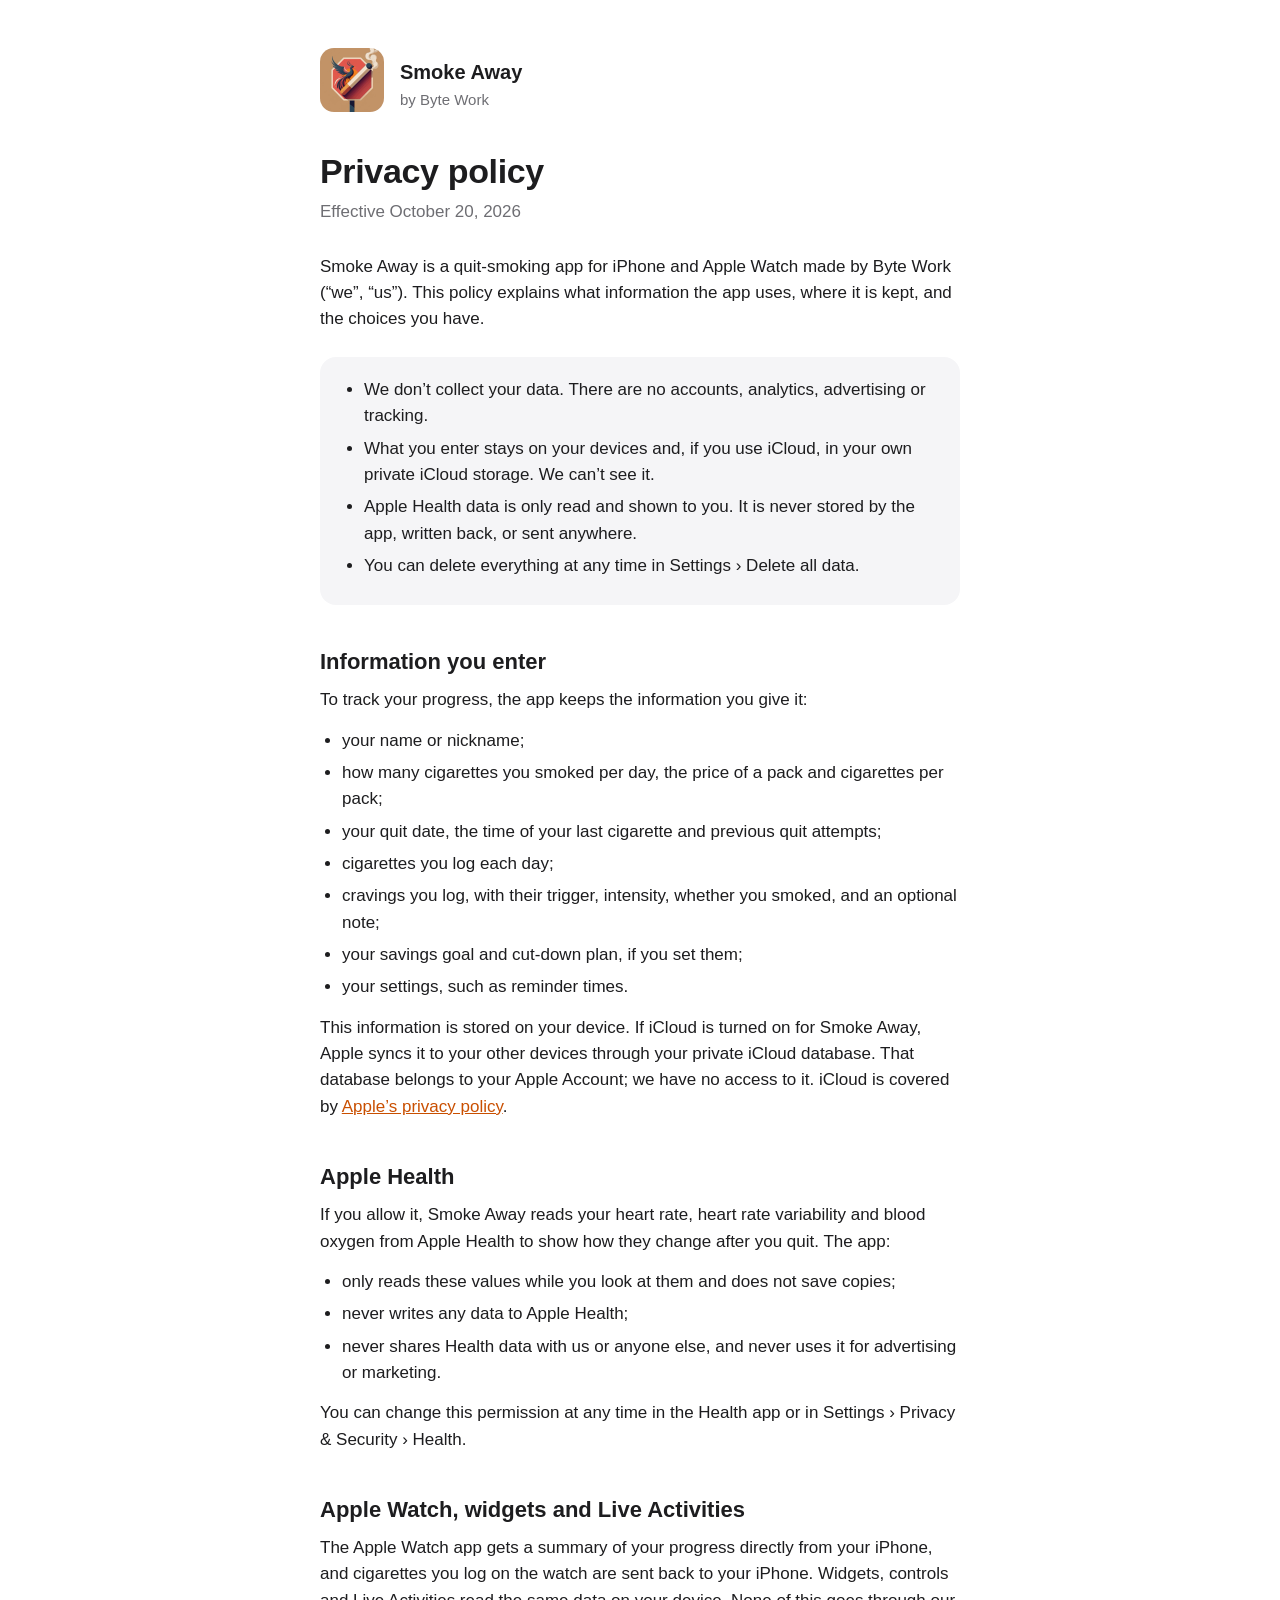
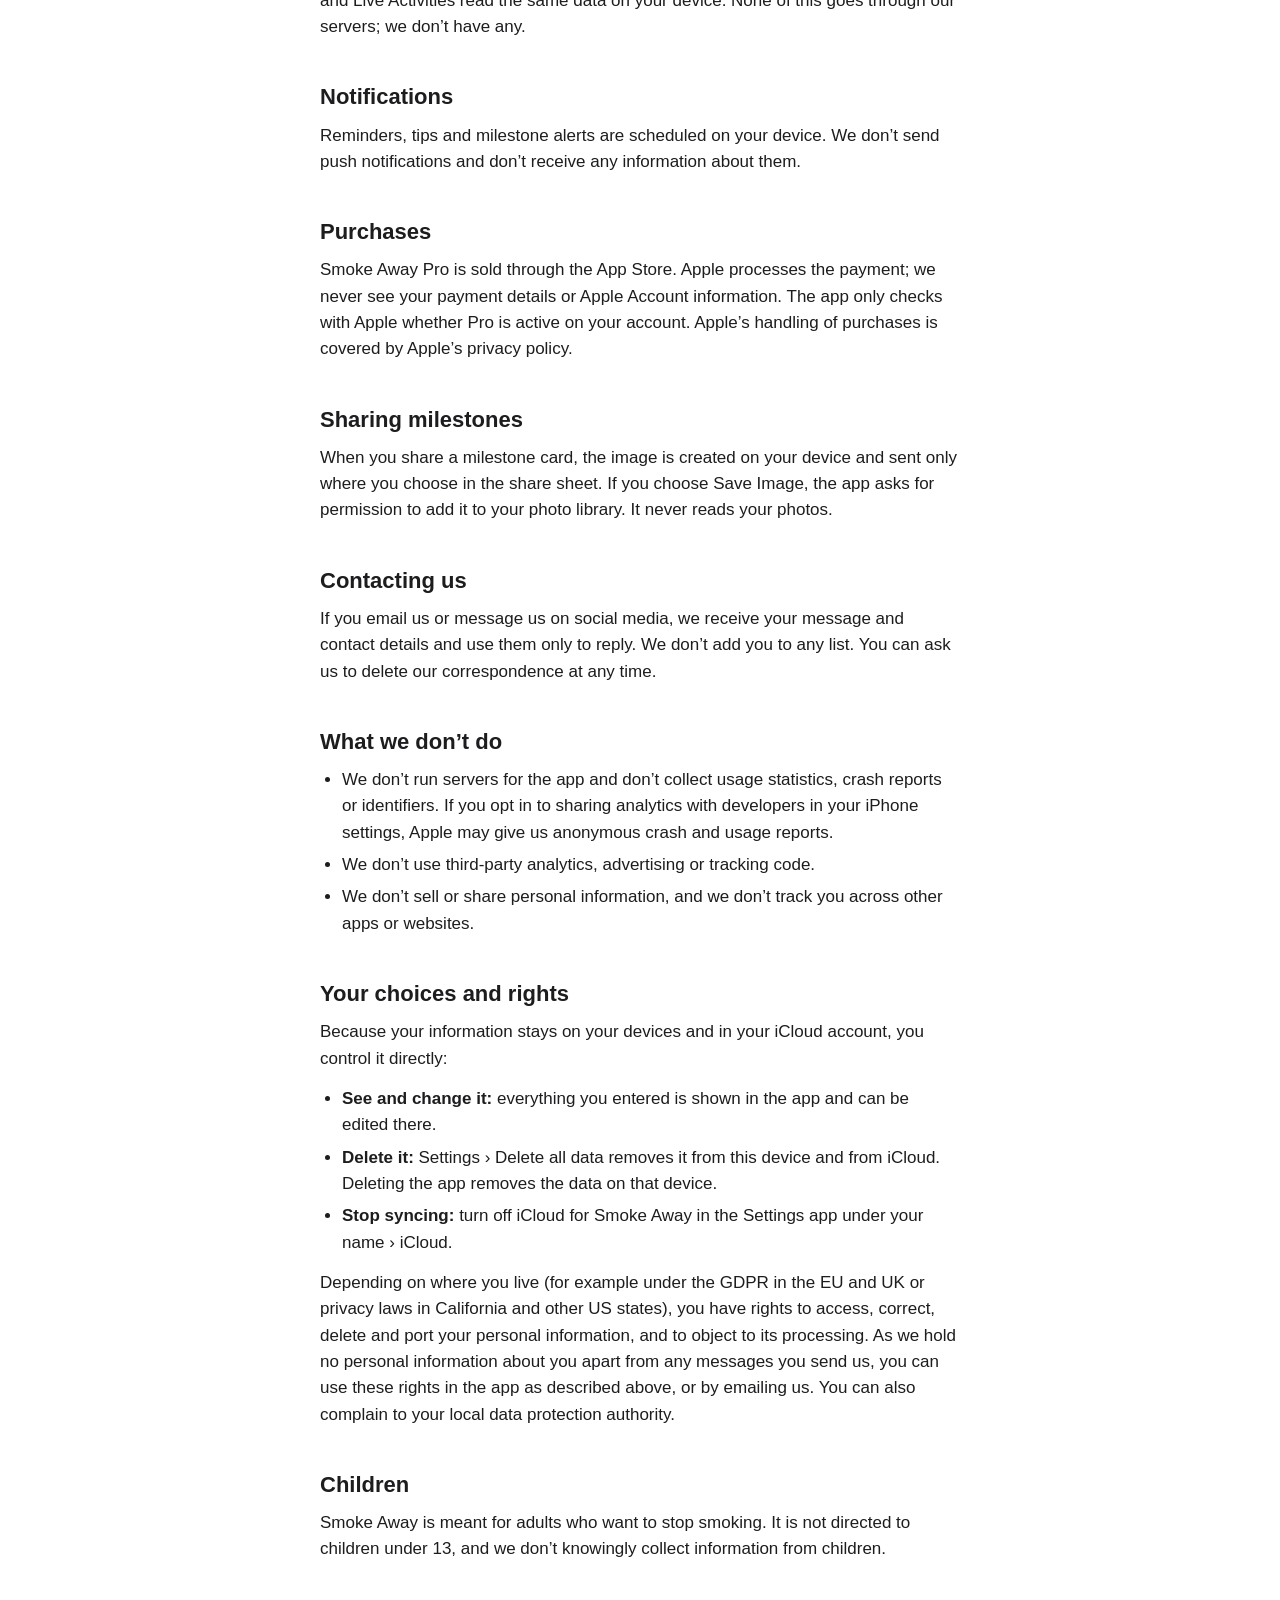
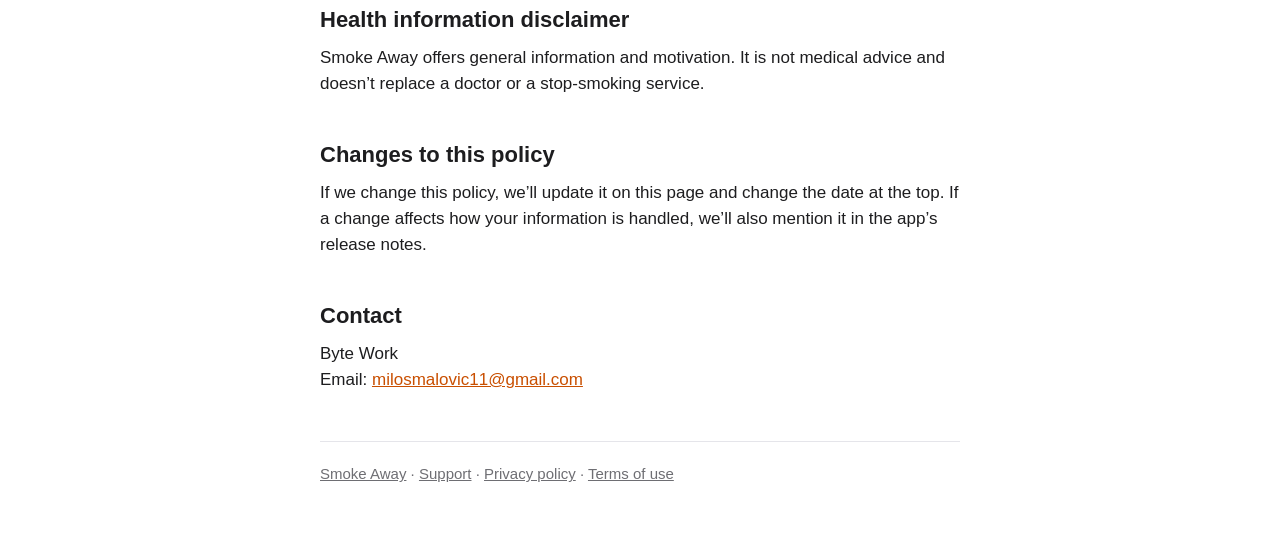
==== privacy.html @ ba97506b "Add missing privacy strings, privacy policy and support site - NSHealthUpdateUsageDescription: App S" ====
<!doctype html>
<html lang="en">
<head>
  <meta charset="utf-8">
  <meta name="viewport" content="width=device-width, initial-scale=1">
  <title>Privacy Policy · Smoke Away</title>
  <meta name="description" content="How Smoke Away handles your data: it stays on your devices and in your own iCloud account.">
  <link rel="stylesheet" href="style.css">
</head>
<body>
<main>
  <header class="app">
    <a href="./"><img src="app-icon.jpg" alt=""></a>
    <a href="./"><div class="name">Smoke Away</div><div class="by">by Byte Work</div></a>
  </header>

  <h1>Privacy policy</h1>
  <p class="updated">Effective October 20, 2026</p>

  <p>Smoke Away is a quit-smoking app for iPhone and Apple Watch made by Byte Work (“we”, “us”). This policy explains what information the app uses, where it is kept, and the choices you have.</p>

  <div class="summary">
    <ul>
      <li>We don’t collect your data. There are no accounts, analytics, advertising or tracking.</li>
      <li>What you enter stays on your devices and, if you use iCloud, in your own private iCloud storage. We can’t see it.</li>
      <li>Apple Health data is only read and shown to you. It is never stored by the app, written back, or sent anywhere.</li>
      <li>You can delete everything at any time in Settings › Delete all data.</li>
    </ul>
  </div>

  <h2>Information you enter</h2>
  <p>To track your progress, the app keeps the information you give it:</p>
  <ul>
    <li>your name or nickname;</li>
    <li>how many cigarettes you smoked per day, the price of a pack and cigarettes per pack;</li>
    <li>your quit date, the time of your last cigarette and previous quit attempts;</li>
    <li>cigarettes you log each day;</li>
    <li>cravings you log, with their trigger, intensity, whether you smoked, and an optional note;</li>
    <li>your savings goal and cut-down plan, if you set them;</li>
    <li>your settings, such as reminder times.</li>
  </ul>
  <p>This information is stored on your device. If iCloud is turned on for Smoke Away, Apple syncs it to your other devices through your private iCloud database. That database belongs to your Apple Account; we have no access to it. iCloud is covered by <a href="https://www.apple.com/legal/privacy/">Apple’s privacy policy</a>.</p>

  <h2>Apple Health</h2>
  <p>If you allow it, Smoke Away reads your heart rate, heart rate variability and blood oxygen from Apple Health to show how they change after you quit. The app:</p>
  <ul>
    <li>only reads these values while you look at them and does not save copies;</li>
    <li>never writes any data to Apple Health;</li>
    <li>never shares Health data with us or anyone else, and never uses it for advertising or marketing.</li>
  </ul>
  <p>You can change this permission at any time in the Health app or in Settings › Privacy & Security › Health.</p>

  <h2>Apple Watch, widgets and Live Activities</h2>
  <p>The Apple Watch app gets a summary of your progress directly from your iPhone, and cigarettes you log on the watch are sent back to your iPhone. Widgets, controls and Live Activities read the same data on your device. None of this goes through our servers; we don’t have any.</p>

  <h2>Notifications</h2>
  <p>Reminders, tips and milestone alerts are scheduled on your device. We don’t send push notifications and don’t receive any information about them.</p>

  <h2>Purchases</h2>
  <p>Smoke Away Pro is sold through the App Store. Apple processes the payment; we never see your payment details or Apple Account information. The app only checks with Apple whether Pro is active on your account. Apple’s handling of purchases is covered by Apple’s privacy policy.</p>

  <h2>Sharing milestones</h2>
  <p>When you share a milestone card, the image is created on your device and sent only where you choose in the share sheet. If you choose Save Image, the app asks for permission to add it to your photo library. It never reads your photos.</p>

  <h2>Contacting us</h2>
  <p>If you email us or message us on social media, we receive your message and contact details and use them only to reply. We don’t add you to any list. You can ask us to delete our correspondence at any time.</p>

  <h2>What we don’t do</h2>
  <ul>
    <li>We don’t run servers for the app and don’t collect usage statistics, crash reports or identifiers. If you opt in to sharing analytics with developers in your iPhone settings, Apple may give us anonymous crash and usage reports.</li>
    <li>We don’t use third-party analytics, advertising or tracking code.</li>
    <li>We don’t sell or share personal information, and we don’t track you across other apps or websites.</li>
  </ul>

  <h2>Your choices and rights</h2>
  <p>Because your information stays on your devices and in your iCloud account, you control it directly:</p>
  <ul>
    <li><strong>See and change it:</strong> everything you entered is shown in the app and can be edited there.</li>
    <li><strong>Delete it:</strong> Settings › Delete all data removes it from this device and from iCloud. Deleting the app removes the data on that device.</li>
    <li><strong>Stop syncing:</strong> turn off iCloud for Smoke Away in the Settings app under your name › iCloud.</li>
  </ul>
  <p>Depending on where you live (for example under the GDPR in the EU and UK or privacy laws in California and other US states), you have rights to access, correct, delete and port your personal information, and to object to its processing. As we hold no personal information about you apart from any messages you send us, you can use these rights in the app as described above, or by emailing us. You can also complain to your local data protection authority.</p>

  <h2>Children</h2>
  <p>Smoke Away is meant for adults who want to stop smoking. It is not directed to children under 13, and we don’t knowingly collect information from children.</p>

  <h2>Health information disclaimer</h2>
  <p>Smoke Away offers general information and motivation. It is not medical advice and doesn’t replace a doctor or a stop-smoking service.</p>

  <h2>Changes to this policy</h2>
  <p>If we change this policy, we’ll update it on this page and change the date at the top. If a change affects how your information is handled, we’ll also mention it in the app’s release notes.</p>

  <h2>Contact</h2>
  <p>Byte Work<br>
  Email: <a href="mailto:milosmalovic11@gmail.com">milosmalovic11@gmail.com</a></p>

  <footer>
    <a href="./">Smoke Away</a> · <a href="support.html">Support</a> · <a href="privacy.html">Privacy policy</a> · <a href="https://www.apple.com/legal/internet-services/itunes/dev/stdeula/">Terms of use</a>
  </footer>
</main>
</body>
</html>
---- style.css ----
:root {
  --bg: #ffffff;
  --surface: #f5f5f7;
  --text: #1d1d1f;
  --muted: #6e6e73;
  --line: #e5e5ea;
  --accent: #c94f00;
  color-scheme: light dark;
}

@media (prefers-color-scheme: dark) {
  :root {
    --bg: #000000;
    --surface: #1c1c1e;
    --text: #f5f5f7;
    --muted: #98989d;
    --line: #2c2c2e;
    --accent: #ff8a3d;
  }
}

* { box-sizing: border-box; }

body {
  margin: 0;
  background: var(--bg);
  color: var(--text);
  font: 17px/1.55 -apple-system, BlinkMacSystemFont, "SF Pro Text", "Helvetica Neue", Arial, sans-serif;
  -webkit-text-size-adjust: 100%;
}

main {
  max-width: 680px;
  margin: 0 auto;
  padding: 48px 20px 64px;
}

header.app {
  display: flex;
  align-items: center;
  gap: 16px;
  margin-bottom: 32px;
}

header.app img {
  width: 64px;
  height: 64px;
  border-radius: 14px;
}

header.app a { color: inherit; text-decoration: none; }
header.app .name { font-size: 20px; font-weight: 600; }
header.app .by { color: var(--muted); font-size: 15px; }

h1 { font-size: 34px; line-height: 1.15; margin: 0 0 8px; letter-spacing: -0.01em; }
h2 { font-size: 22px; margin: 40px 0 8px; }
h3 { font-size: 17px; margin: 24px 0 4px; }

p, ul { margin: 0 0 14px; }
ul { padding-left: 22px; }
li { margin-bottom: 6px; }

a { color: var(--accent); }

.updated { color: var(--muted); margin-bottom: 28px; }

.summary {
  background: var(--surface);
  border-radius: 16px;
  padding: 20px 22px;
  margin: 24px 0 8px;
}

.summary ul { margin: 0; }

.links {
  display: grid;
  gap: 12px;
  margin: 28px 0;
  padding: 0;
  list-style: none;
}

.links a {
  display: block;
  background: var(--surface);
  border-radius: 14px;
  padding: 16px 18px;
  color: var(--text);
  text-decoration: none;
  font-weight: 600;
}

.links a span { display: block; color: var(--muted); font-weight: 400; font-size: 15px; }

footer {
  border-top: 1px solid var(--line);
  margin-top: 48px;
  padding-top: 20px;
  color: var(--muted);
  font-size: 15px;
}

footer a { color: var(--muted); }
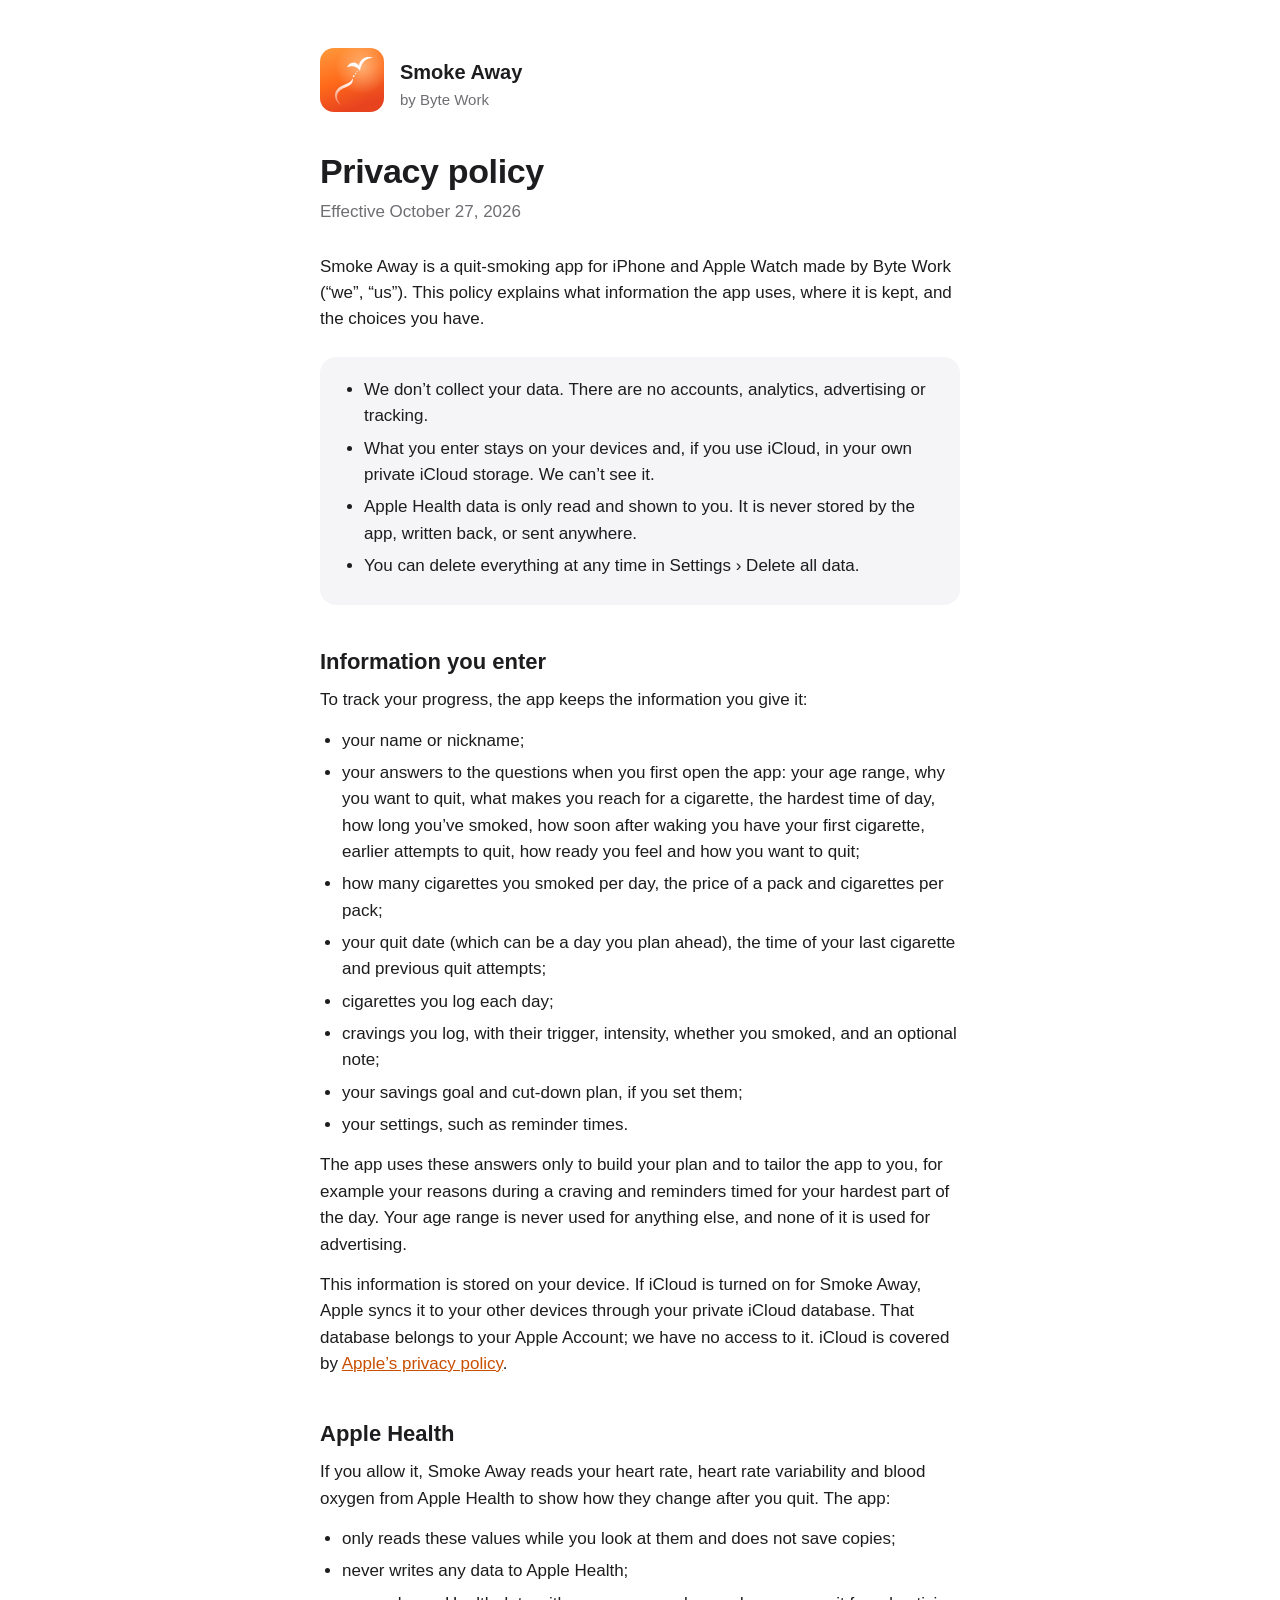
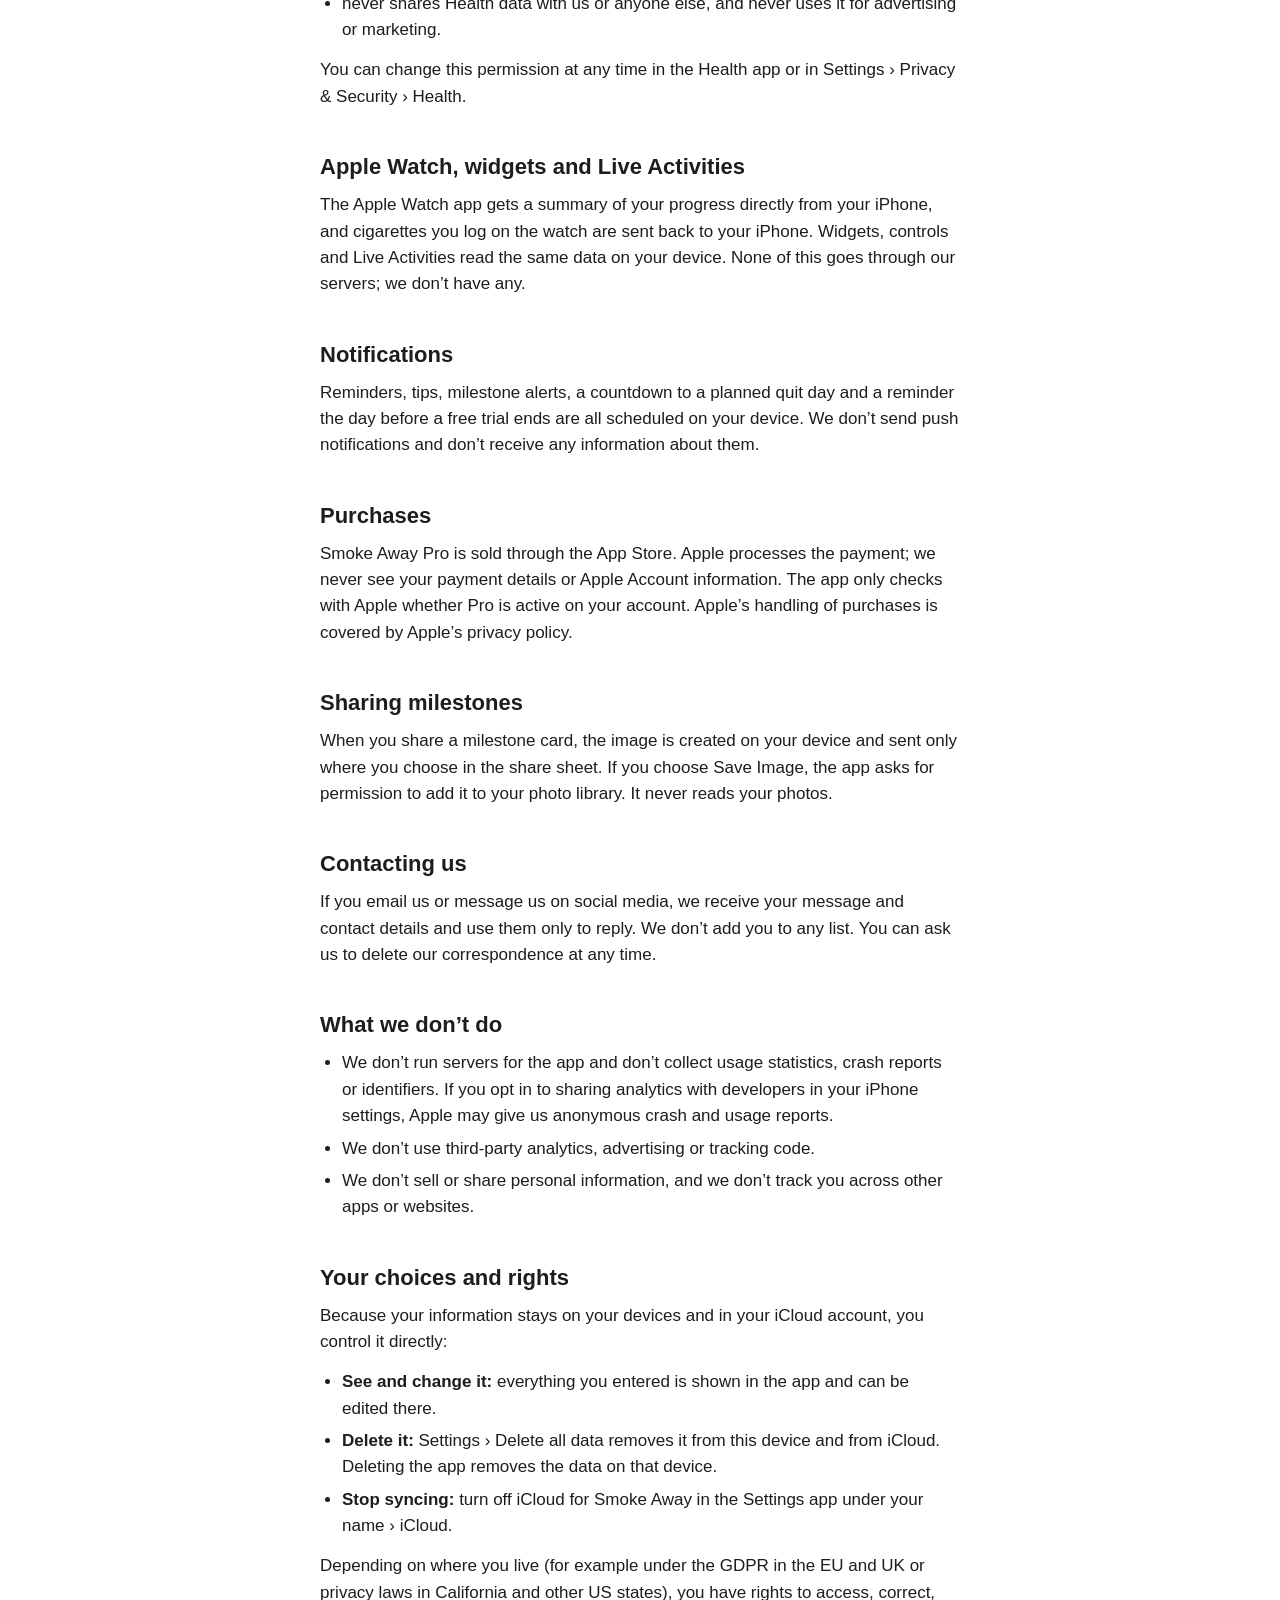
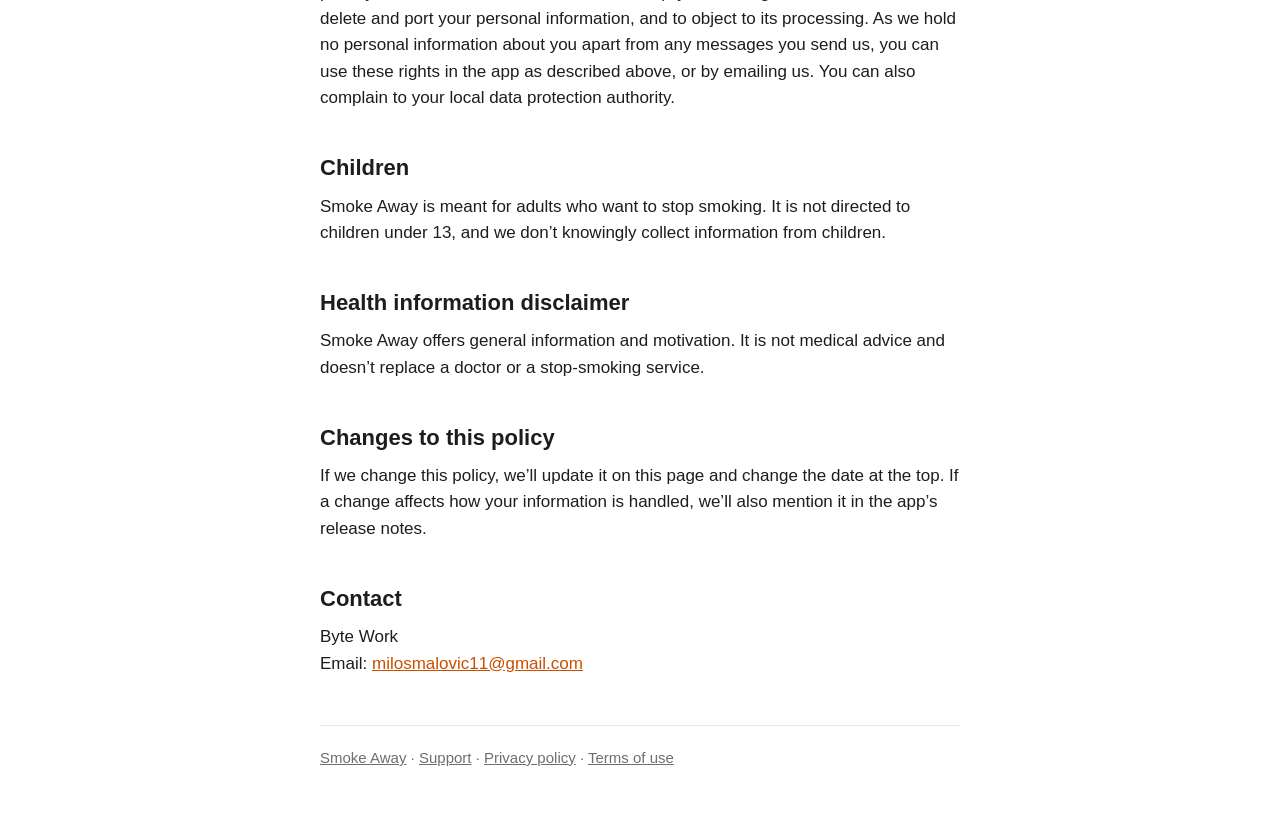
==== commit d3ba1a4b: "Update site for 2.1 and write What's New - New icon on the site. - Privacy policy lists the onboardi" ====
--- a/privacy.html
+++ b/privacy.html
@@ -15,7 +15,7 @@
   </header>
 
   <h1>Privacy policy</h1>
-  <p class="updated">Effective October 20, 2026</p>
+  <p class="updated">Effective October 27, 2026</p>
 
   <p>Smoke Away is a quit-smoking app for iPhone and Apple Watch made by Byte Work (“we”, “us”). This policy explains what information the app uses, where it is kept, and the choices you have.</p>
 
@@ -32,13 +32,15 @@
   <p>To track your progress, the app keeps the information you give it:</p>
   <ul>
     <li>your name or nickname;</li>
+    <li>your answers to the questions when you first open the app: your age range, why you want to quit, what makes you reach for a cigarette, the hardest time of day, how long you’ve smoked, how soon after waking you have your first cigarette, earlier attempts to quit, how ready you feel and how you want to quit;</li>
     <li>how many cigarettes you smoked per day, the price of a pack and cigarettes per pack;</li>
-    <li>your quit date, the time of your last cigarette and previous quit attempts;</li>
+    <li>your quit date (which can be a day you plan ahead), the time of your last cigarette and previous quit attempts;</li>
     <li>cigarettes you log each day;</li>
     <li>cravings you log, with their trigger, intensity, whether you smoked, and an optional note;</li>
     <li>your savings goal and cut-down plan, if you set them;</li>
     <li>your settings, such as reminder times.</li>
   </ul>
+  <p>The app uses these answers only to build your plan and to tailor the app to you, for example your reasons during a craving and reminders timed for your hardest part of the day. Your age range is never used for anything else, and none of it is used for advertising.</p>
   <p>This information is stored on your device. If iCloud is turned on for Smoke Away, Apple syncs it to your other devices through your private iCloud database. That database belongs to your Apple Account; we have no access to it. iCloud is covered by <a href="https://www.apple.com/legal/privacy/">Apple’s privacy policy</a>.</p>
 
   <h2>Apple Health</h2>
@@ -54,7 +56,7 @@
   <p>The Apple Watch app gets a summary of your progress directly from your iPhone, and cigarettes you log on the watch are sent back to your iPhone. Widgets, controls and Live Activities read the same data on your device. None of this goes through our servers; we don’t have any.</p>
 
   <h2>Notifications</h2>
-  <p>Reminders, tips and milestone alerts are scheduled on your device. We don’t send push notifications and don’t receive any information about them.</p>
+  <p>Reminders, tips, milestone alerts, a countdown to a planned quit day and a reminder the day before a free trial ends are all scheduled on your device. We don’t send push notifications and don’t receive any information about them.</p>
 
   <h2>Purchases</h2>
   <p>Smoke Away Pro is sold through the App Store. Apple processes the payment; we never see your payment details or Apple Account information. The app only checks with Apple whether Pro is active on your account. Apple’s handling of purchases is covered by Apple’s privacy policy.</p>
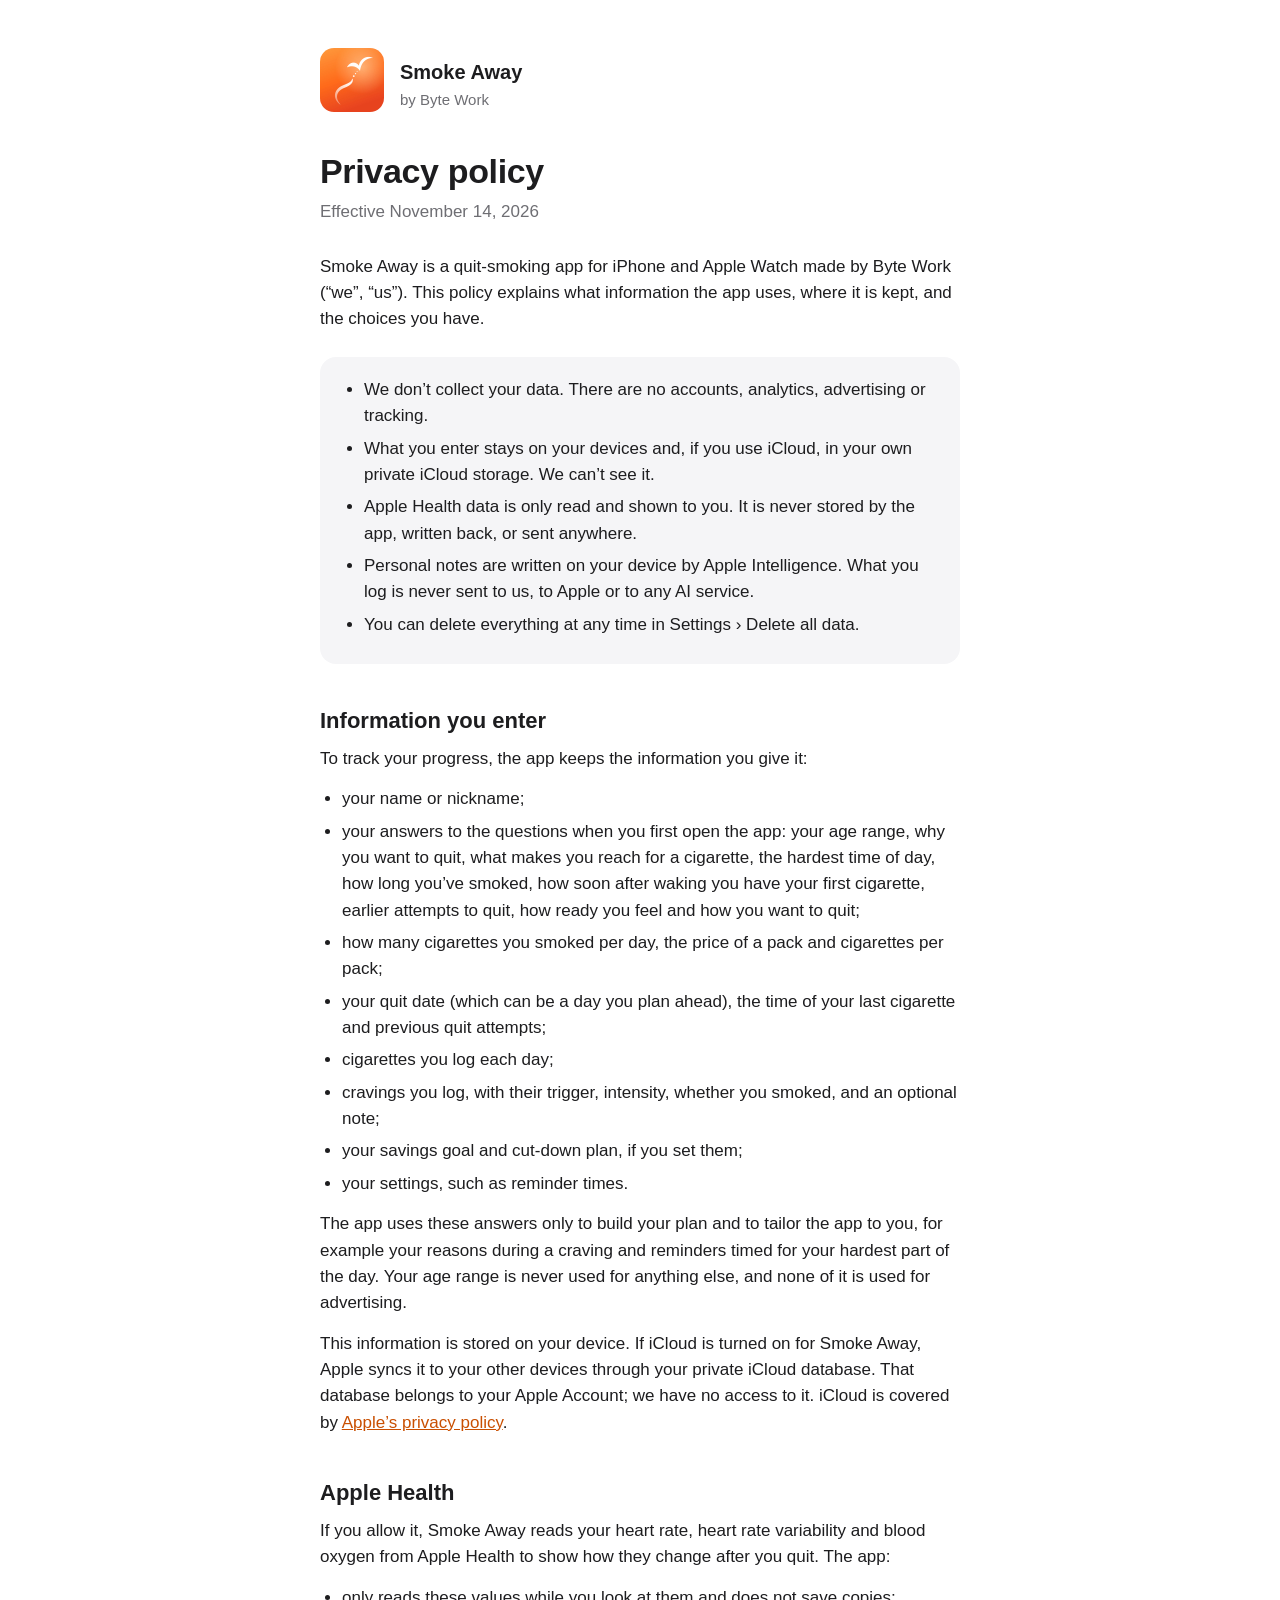
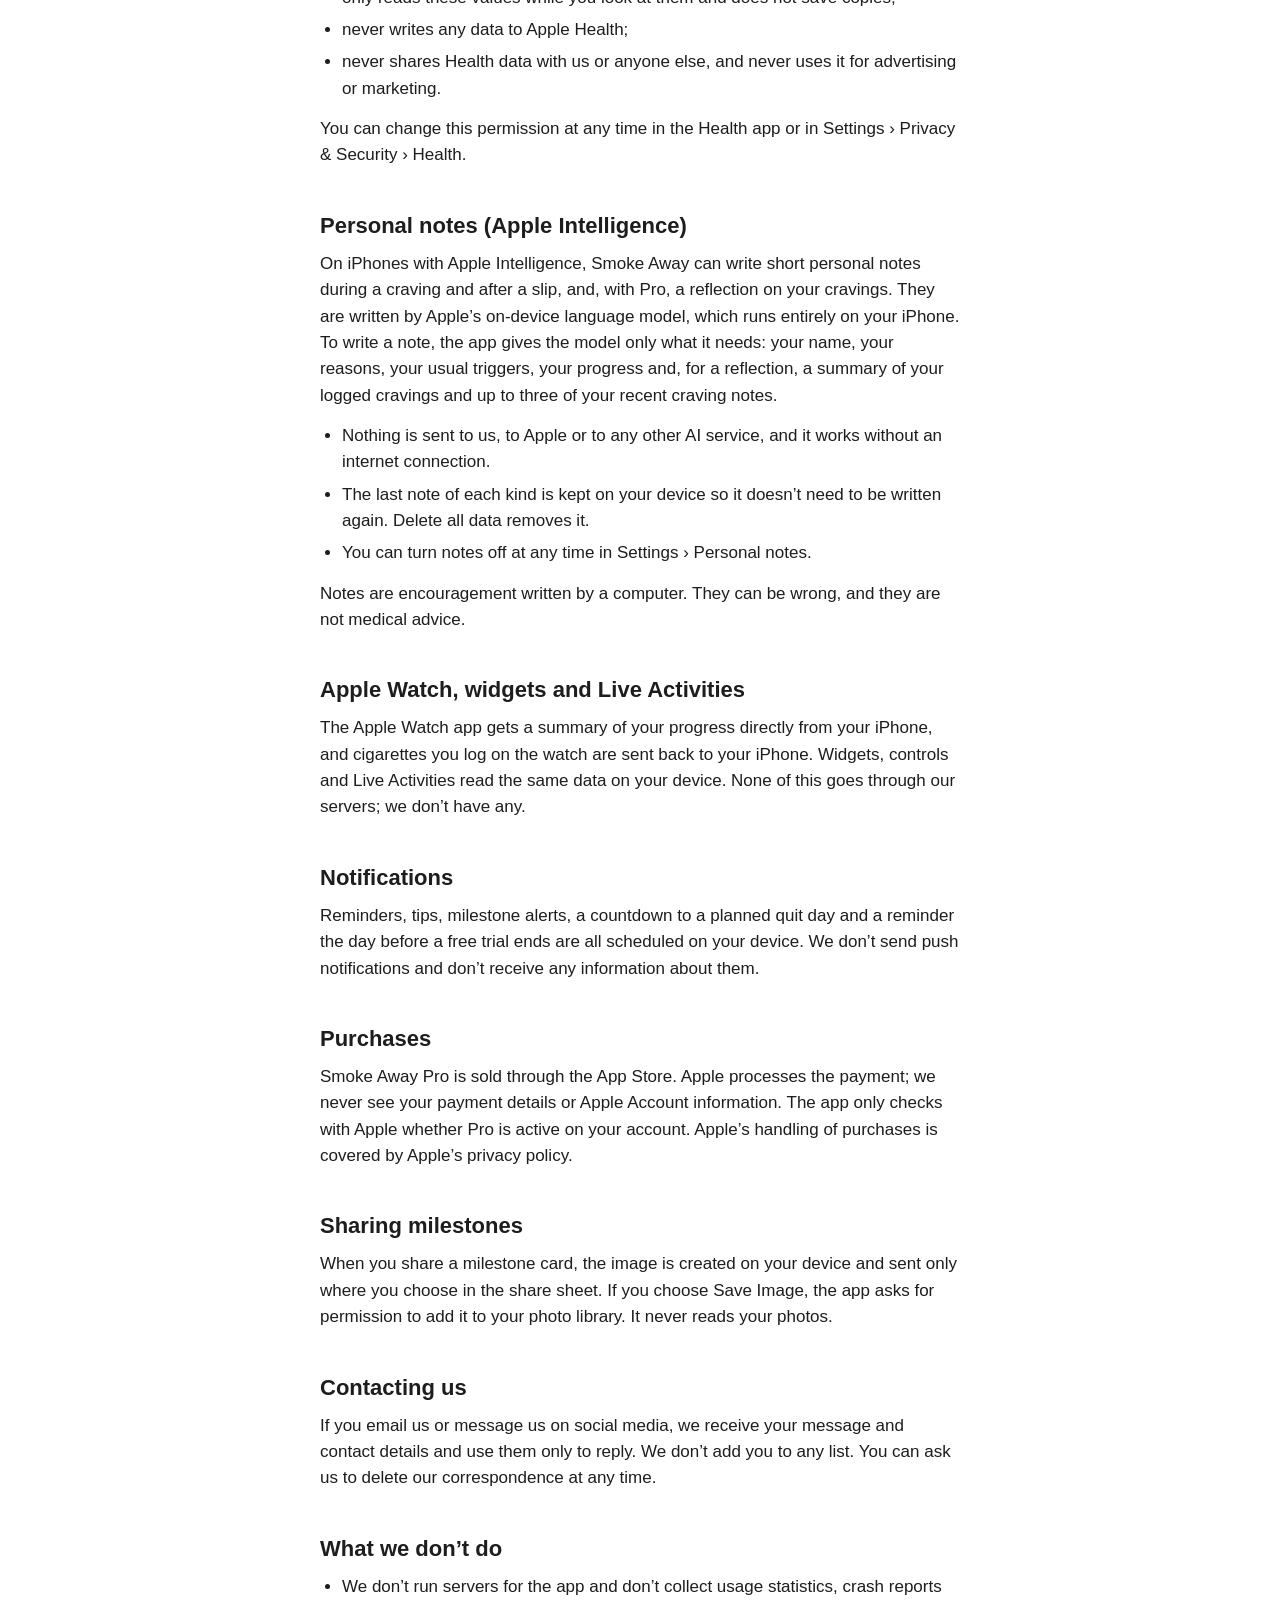
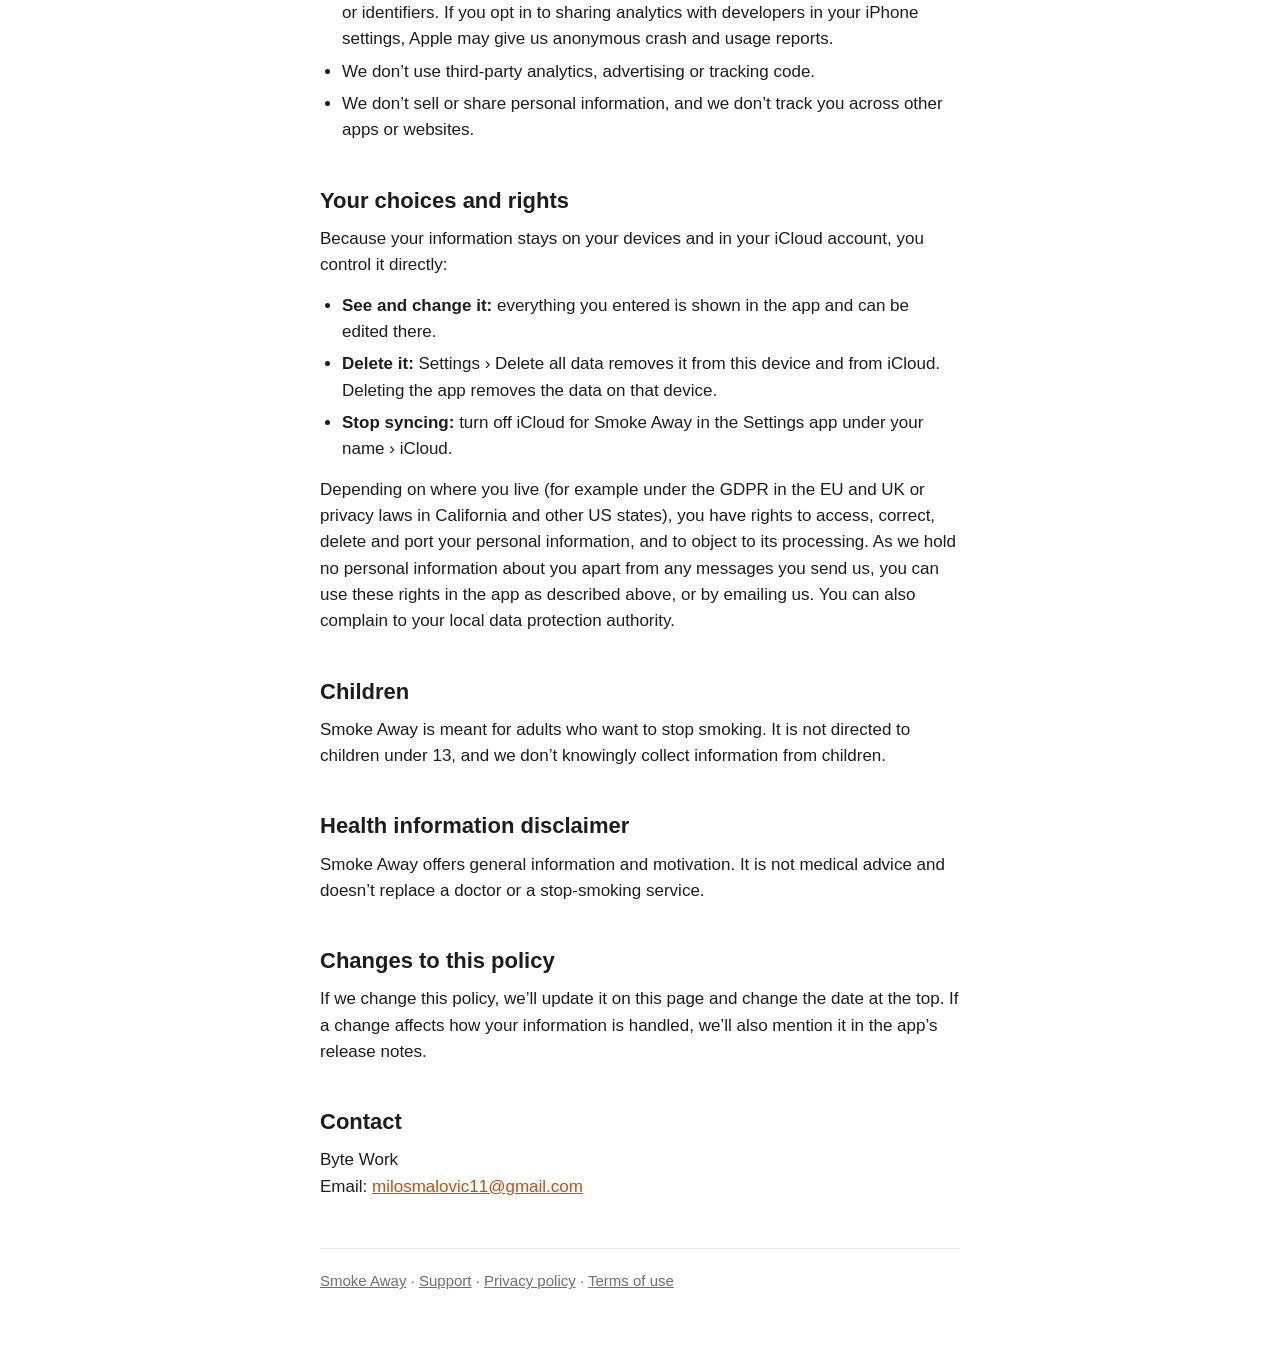
==== commit 20885bf9: "Add personal notes written by Apple Intelligence (2.5) Uses Apple's on-device Foundation Models fram" ====
--- a/privacy.html
+++ b/privacy.html
@@ -15,7 +15,7 @@
   </header>
 
   <h1>Privacy policy</h1>
-  <p class="updated">Effective October 27, 2026</p>
+  <p class="updated">Effective November 14, 2026</p>
 
   <p>Smoke Away is a quit-smoking app for iPhone and Apple Watch made by Byte Work (“we”, “us”). This policy explains what information the app uses, where it is kept, and the choices you have.</p>
 
@@ -24,6 +24,7 @@
       <li>We don’t collect your data. There are no accounts, analytics, advertising or tracking.</li>
       <li>What you enter stays on your devices and, if you use iCloud, in your own private iCloud storage. We can’t see it.</li>
       <li>Apple Health data is only read and shown to you. It is never stored by the app, written back, or sent anywhere.</li>
+      <li>Personal notes are written on your device by Apple Intelligence. What you log is never sent to us, to Apple or to any AI service.</li>
       <li>You can delete everything at any time in Settings › Delete all data.</li>
     </ul>
   </div>
@@ -51,6 +52,15 @@
     <li>never shares Health data with us or anyone else, and never uses it for advertising or marketing.</li>
   </ul>
   <p>You can change this permission at any time in the Health app or in Settings › Privacy & Security › Health.</p>
+
+  <h2>Personal notes (Apple Intelligence)</h2>
+  <p>On iPhones with Apple Intelligence, Smoke Away can write short personal notes during a craving and after a slip, and, with Pro, a reflection on your cravings. They are written by Apple’s on-device language model, which runs entirely on your iPhone. To write a note, the app gives the model only what it needs: your name, your reasons, your usual triggers, your progress and, for a reflection, a summary of your logged cravings and up to three of your recent craving notes.</p>
+  <ul>
+    <li>Nothing is sent to us, to Apple or to any other AI service, and it works without an internet connection.</li>
+    <li>The last note of each kind is kept on your device so it doesn’t need to be written again. Delete all data removes it.</li>
+    <li>You can turn notes off at any time in Settings › Personal notes.</li>
+  </ul>
+  <p>Notes are encouragement written by a computer. They can be wrong, and they are not medical advice.</p>
 
   <h2>Apple Watch, widgets and Live Activities</h2>
   <p>The Apple Watch app gets a summary of your progress directly from your iPhone, and cigarettes you log on the watch are sent back to your iPhone. Widgets, controls and Live Activities read the same data on your device. None of this goes through our servers; we don’t have any.</p>
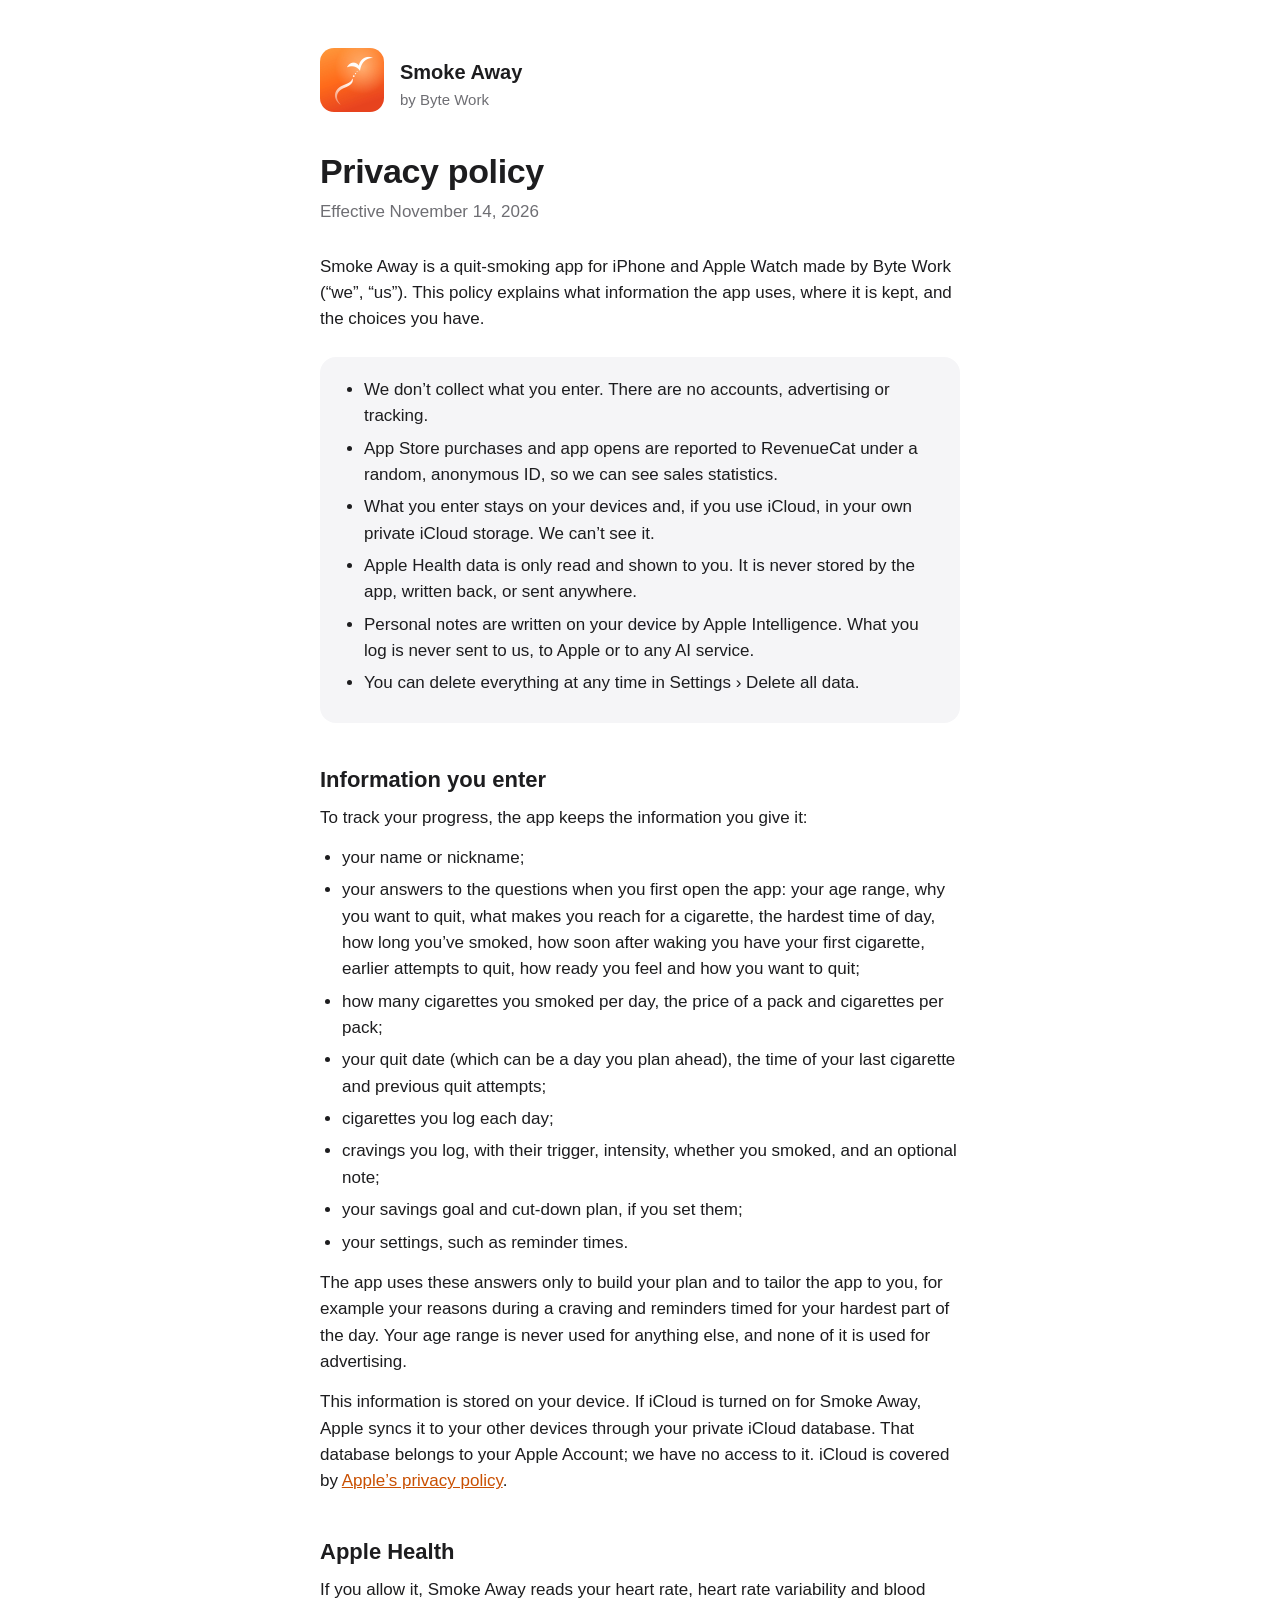
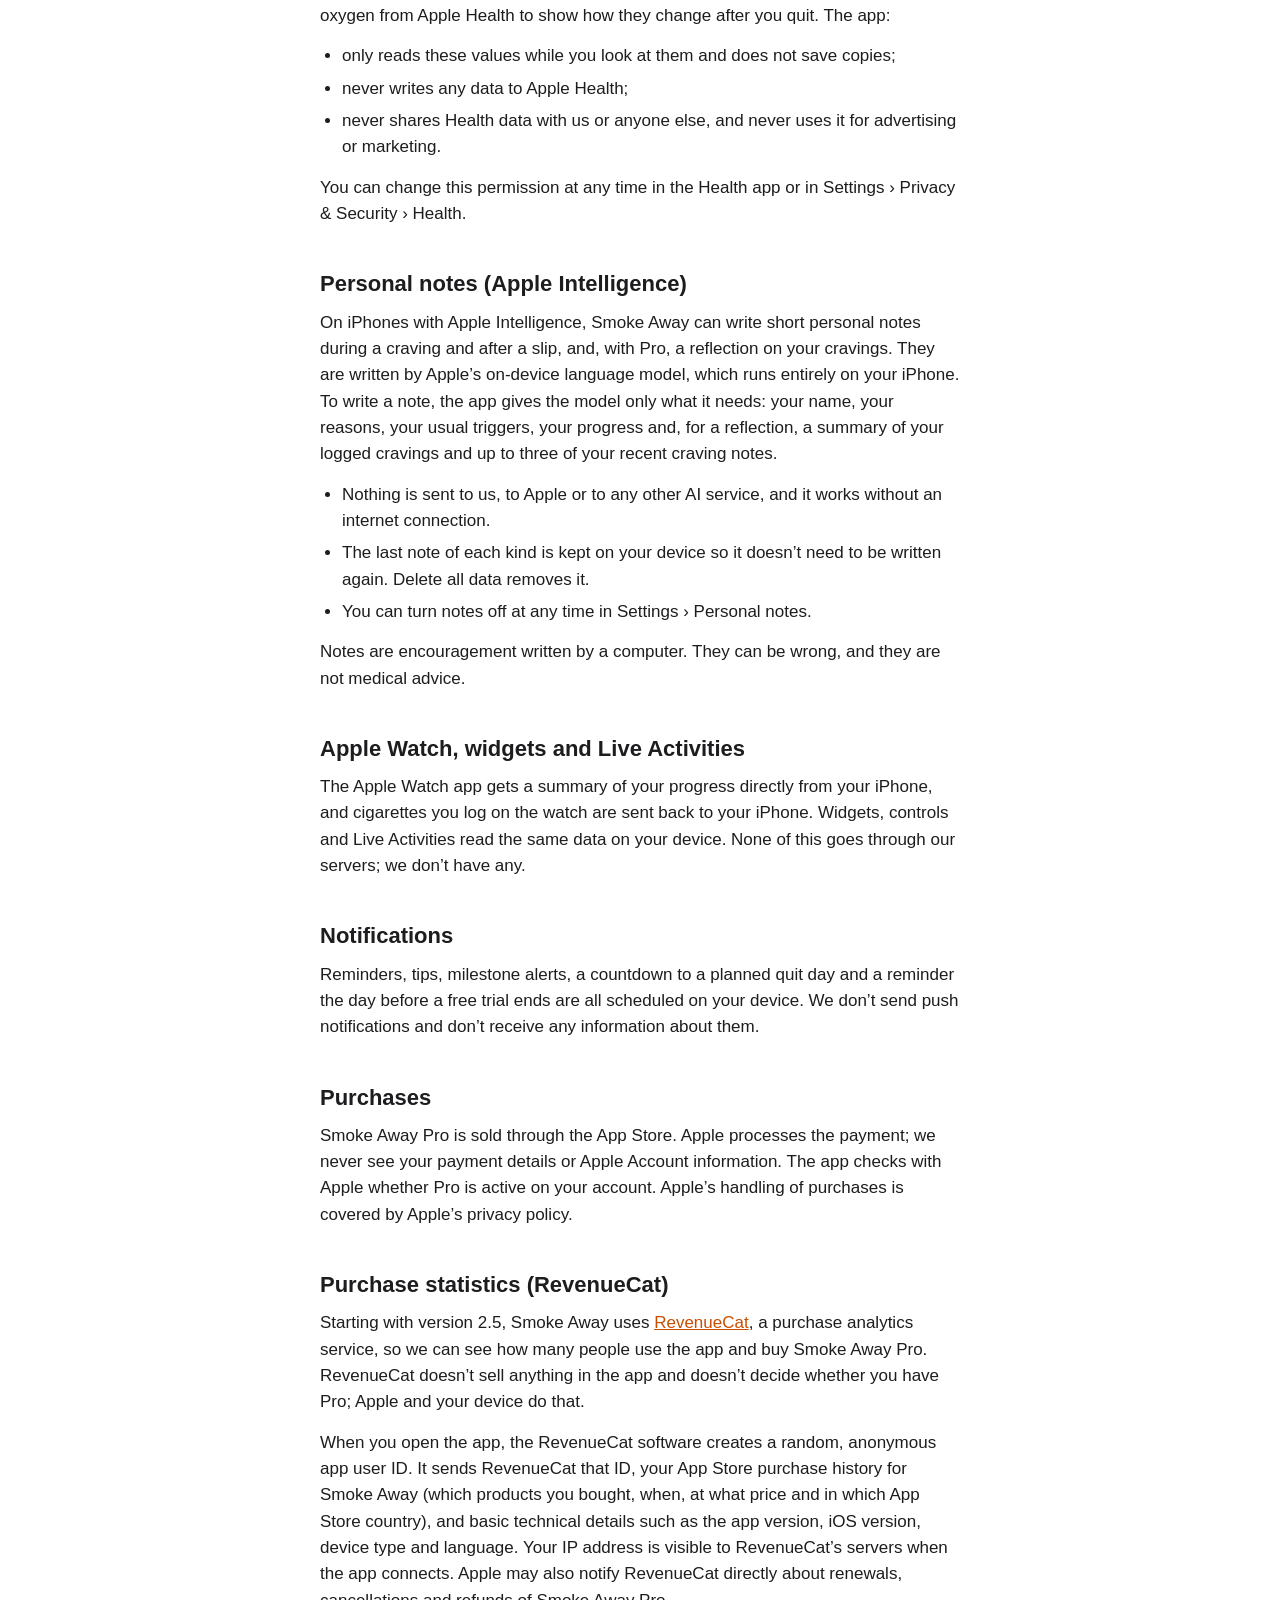
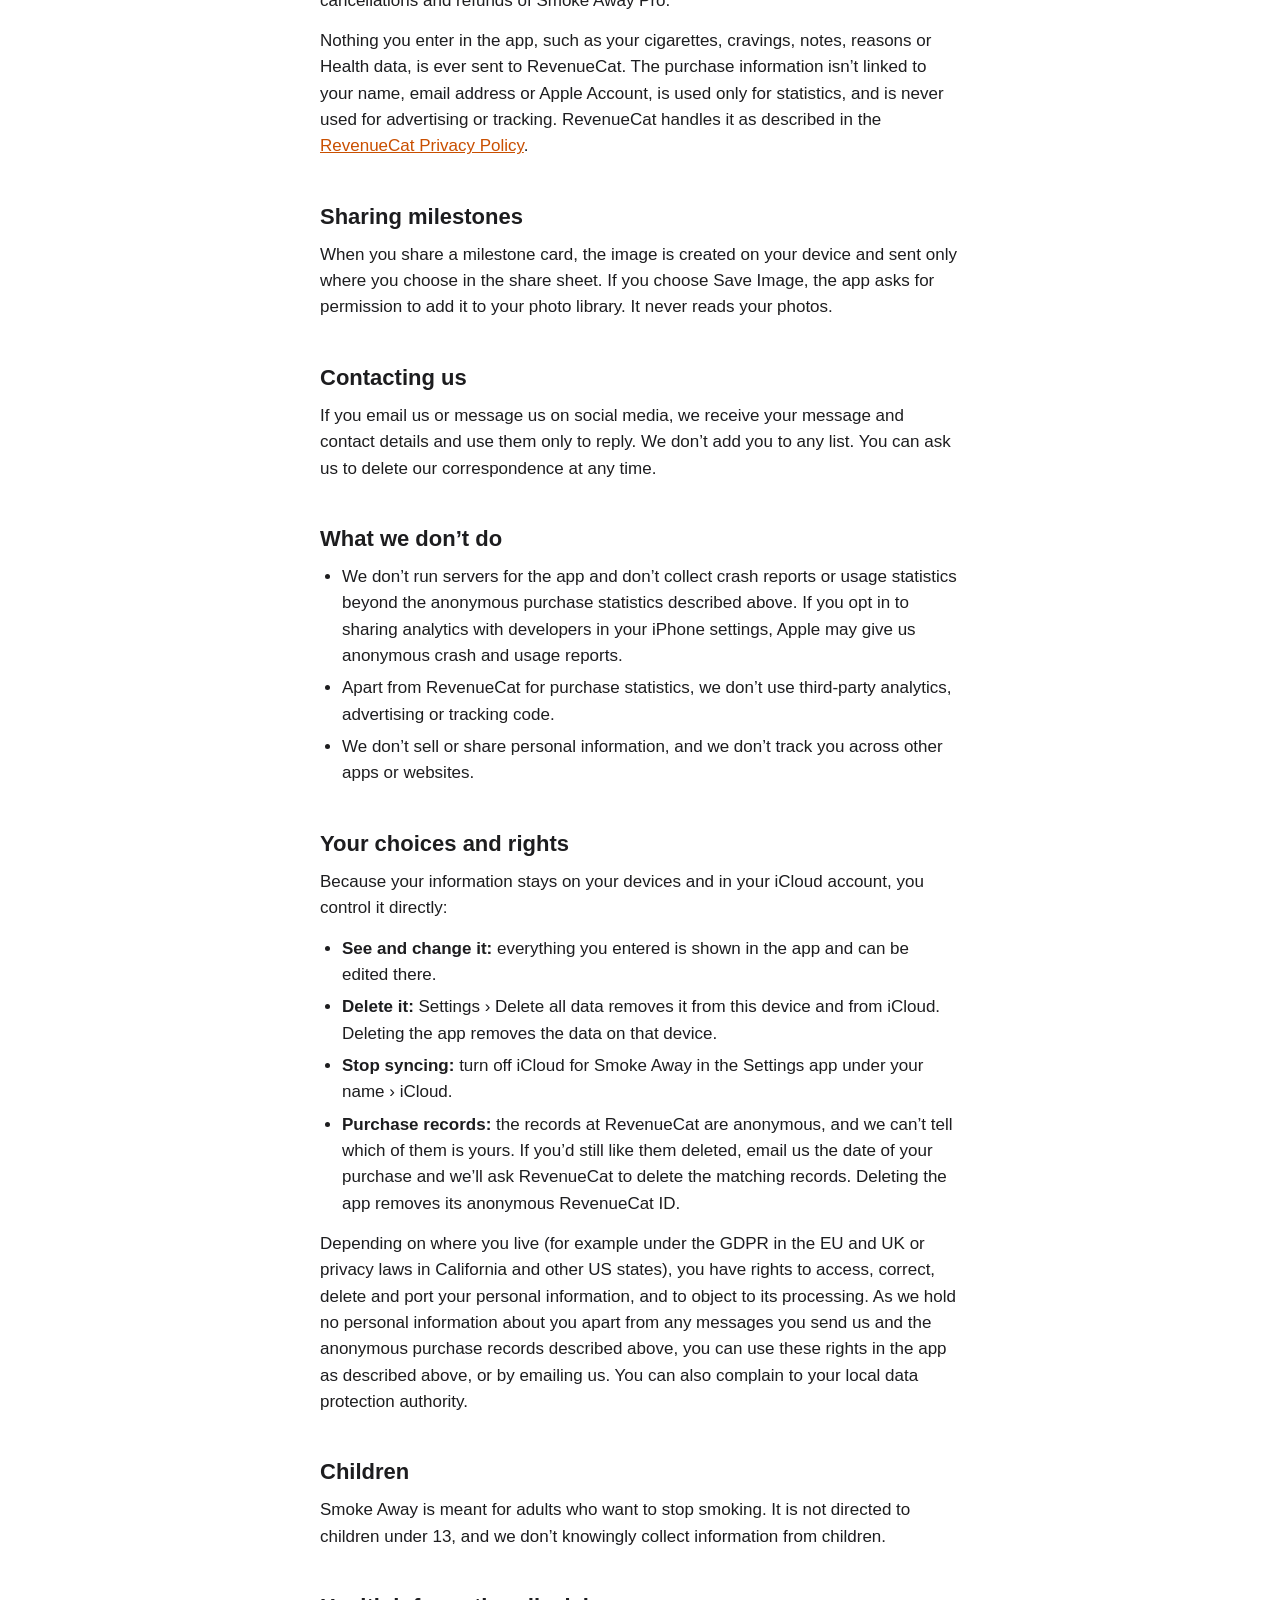
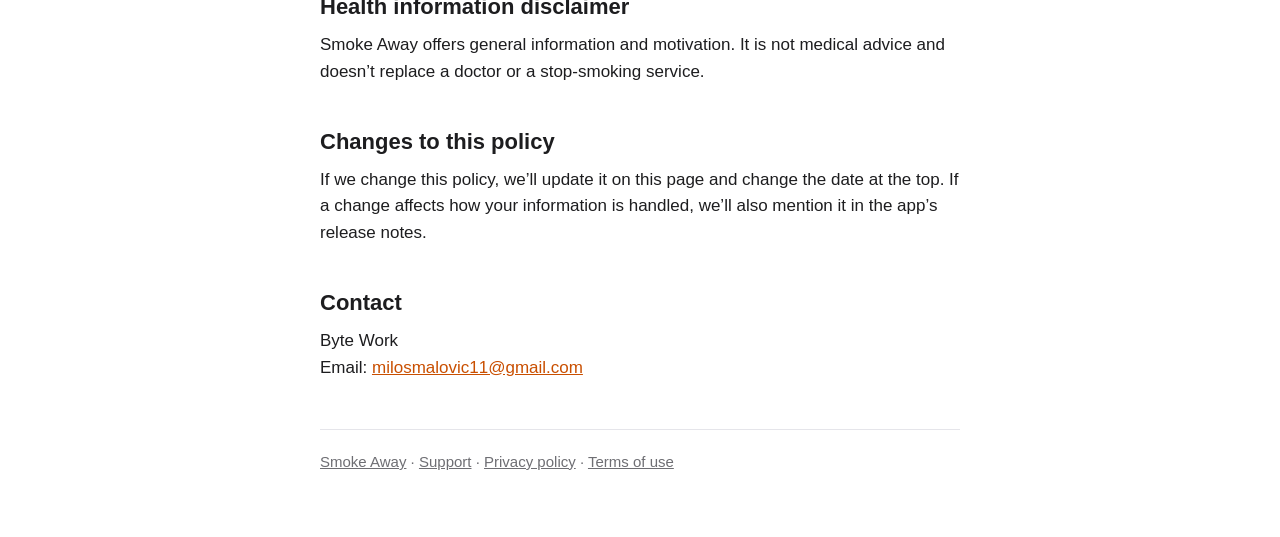
==== commit 04511978: "Report purchases to RevenueCat for statistics (2.5) RevenueCat only observes: StoreKit 2 still sells" ====
--- a/privacy.html
+++ b/privacy.html
@@ -21,7 +21,8 @@
 
   <div class="summary">
     <ul>
-      <li>We don’t collect your data. There are no accounts, analytics, advertising or tracking.</li>
+      <li>We don’t collect what you enter. There are no accounts, advertising or tracking.</li>
+      <li>App Store purchases and app opens are reported to RevenueCat under a random, anonymous ID, so we can see sales statistics.</li>
       <li>What you enter stays on your devices and, if you use iCloud, in your own private iCloud storage. We can’t see it.</li>
       <li>Apple Health data is only read and shown to you. It is never stored by the app, written back, or sent anywhere.</li>
       <li>Personal notes are written on your device by Apple Intelligence. What you log is never sent to us, to Apple or to any AI service.</li>
@@ -69,7 +70,12 @@
   <p>Reminders, tips, milestone alerts, a countdown to a planned quit day and a reminder the day before a free trial ends are all scheduled on your device. We don’t send push notifications and don’t receive any information about them.</p>
 
   <h2>Purchases</h2>
-  <p>Smoke Away Pro is sold through the App Store. Apple processes the payment; we never see your payment details or Apple Account information. The app only checks with Apple whether Pro is active on your account. Apple’s handling of purchases is covered by Apple’s privacy policy.</p>
+  <p>Smoke Away Pro is sold through the App Store. Apple processes the payment; we never see your payment details or Apple Account information. The app checks with Apple whether Pro is active on your account. Apple’s handling of purchases is covered by Apple’s privacy policy.</p>
+
+  <h2>Purchase statistics (RevenueCat)</h2>
+  <p>Starting with version 2.5, Smoke Away uses <a href="https://www.revenuecat.com">RevenueCat</a>, a purchase analytics service, so we can see how many people use the app and buy Smoke Away Pro. RevenueCat doesn’t sell anything in the app and doesn’t decide whether you have Pro; Apple and your device do that.</p>
+  <p>When you open the app, the RevenueCat software creates a random, anonymous app user ID. It sends RevenueCat that ID, your App Store purchase history for Smoke Away (which products you bought, when, at what price and in which App Store country), and basic technical details such as the app version, iOS version, device type and language. Your IP address is visible to RevenueCat’s servers when the app connects. Apple may also notify RevenueCat directly about renewals, cancellations and refunds of Smoke Away Pro.</p>
+  <p>Nothing you enter in the app, such as your cigarettes, cravings, notes, reasons or Health data, is ever sent to RevenueCat. The purchase information isn’t linked to your name, email address or Apple Account, is used only for statistics, and is never used for advertising or tracking. RevenueCat handles it as described in the <a href="https://www.revenuecat.com/privacy">RevenueCat Privacy Policy</a>.</p>
 
   <h2>Sharing milestones</h2>
   <p>When you share a milestone card, the image is created on your device and sent only where you choose in the share sheet. If you choose Save Image, the app asks for permission to add it to your photo library. It never reads your photos.</p>
@@ -79,8 +85,8 @@
 
   <h2>What we don’t do</h2>
   <ul>
-    <li>We don’t run servers for the app and don’t collect usage statistics, crash reports or identifiers. If you opt in to sharing analytics with developers in your iPhone settings, Apple may give us anonymous crash and usage reports.</li>
-    <li>We don’t use third-party analytics, advertising or tracking code.</li>
+    <li>We don’t run servers for the app and don’t collect crash reports or usage statistics beyond the anonymous purchase statistics described above. If you opt in to sharing analytics with developers in your iPhone settings, Apple may give us anonymous crash and usage reports.</li>
+    <li>Apart from RevenueCat for purchase statistics, we don’t use third-party analytics, advertising or tracking code.</li>
     <li>We don’t sell or share personal information, and we don’t track you across other apps or websites.</li>
   </ul>
 
@@ -90,8 +96,9 @@
     <li><strong>See and change it:</strong> everything you entered is shown in the app and can be edited there.</li>
     <li><strong>Delete it:</strong> Settings › Delete all data removes it from this device and from iCloud. Deleting the app removes the data on that device.</li>
     <li><strong>Stop syncing:</strong> turn off iCloud for Smoke Away in the Settings app under your name › iCloud.</li>
+    <li><strong>Purchase records:</strong> the records at RevenueCat are anonymous, and we can’t tell which of them is yours. If you’d still like them deleted, email us the date of your purchase and we’ll ask RevenueCat to delete the matching records. Deleting the app removes its anonymous RevenueCat ID.</li>
   </ul>
-  <p>Depending on where you live (for example under the GDPR in the EU and UK or privacy laws in California and other US states), you have rights to access, correct, delete and port your personal information, and to object to its processing. As we hold no personal information about you apart from any messages you send us, you can use these rights in the app as described above, or by emailing us. You can also complain to your local data protection authority.</p>
+  <p>Depending on where you live (for example under the GDPR in the EU and UK or privacy laws in California and other US states), you have rights to access, correct, delete and port your personal information, and to object to its processing. As we hold no personal information about you apart from any messages you send us and the anonymous purchase records described above, you can use these rights in the app as described above, or by emailing us. You can also complain to your local data protection authority.</p>
 
   <h2>Children</h2>
   <p>Smoke Away is meant for adults who want to stop smoking. It is not directed to children under 13, and we don’t knowingly collect information from children.</p>
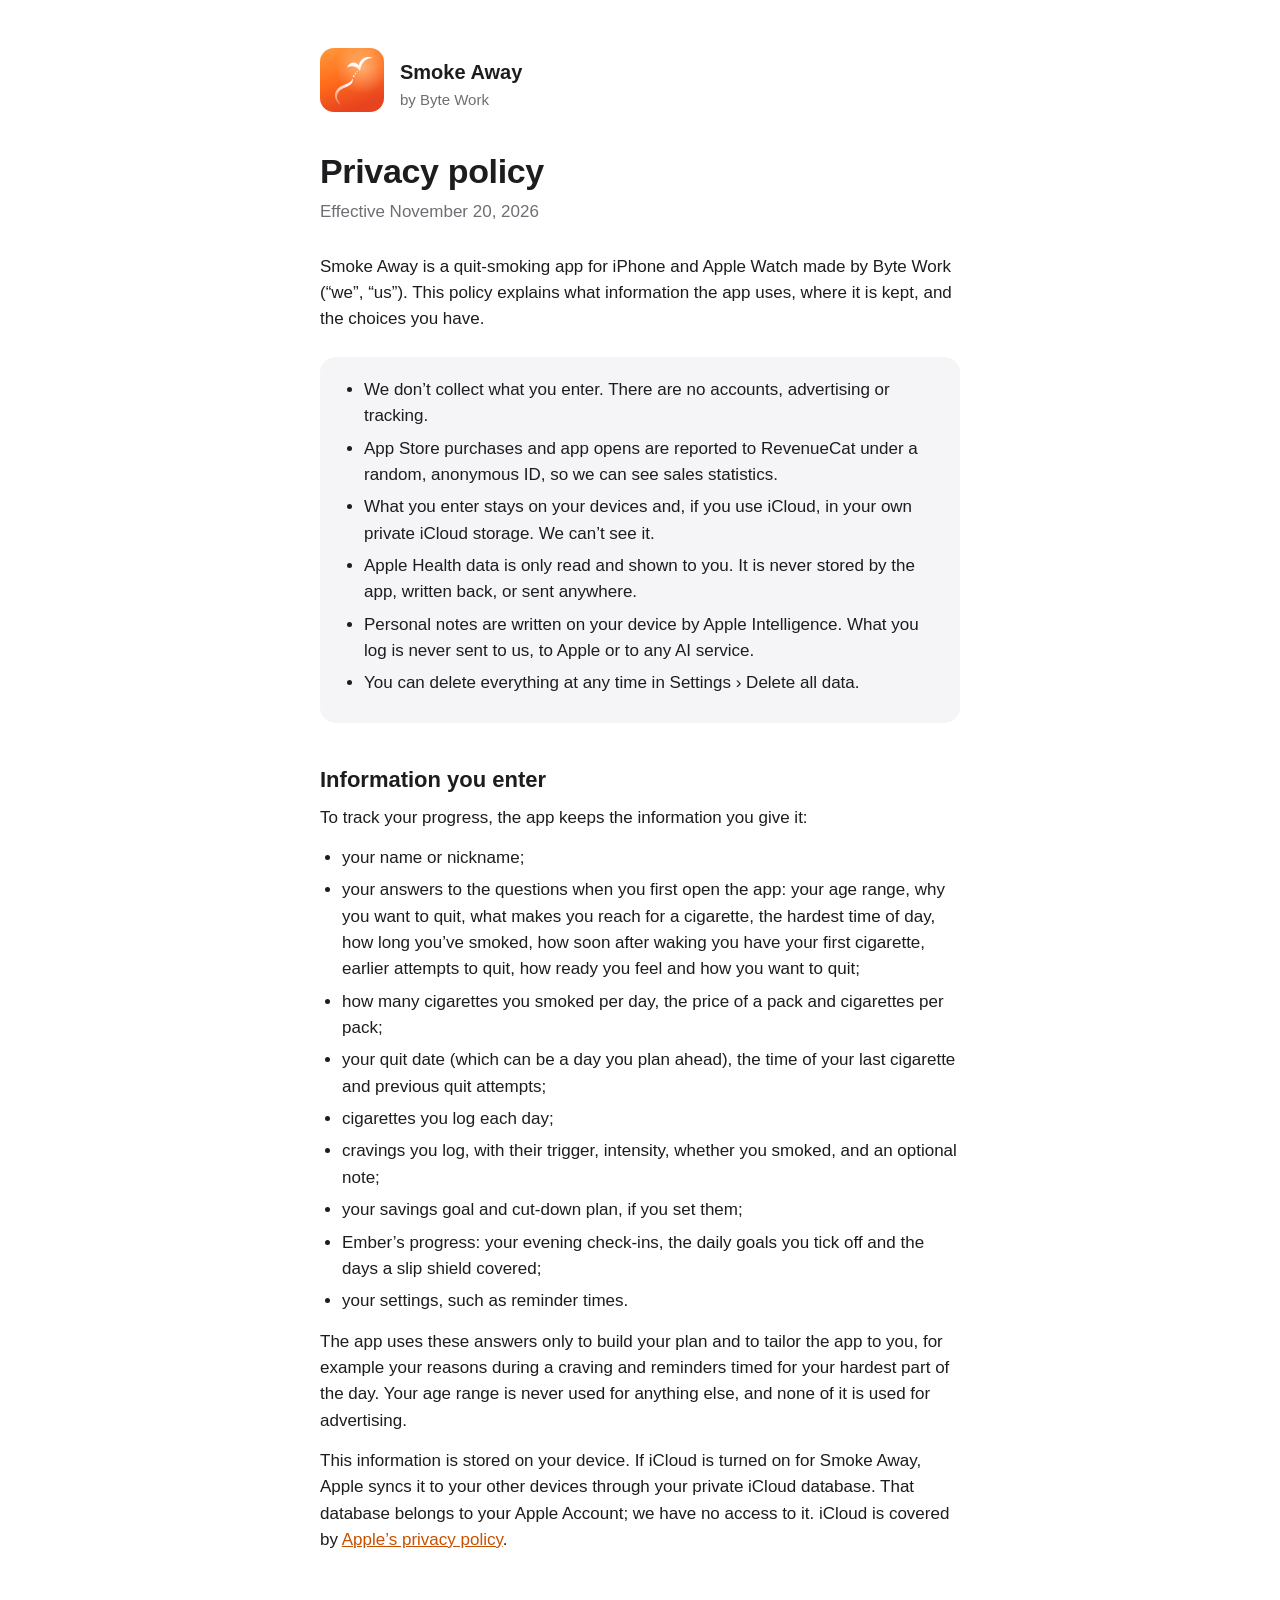
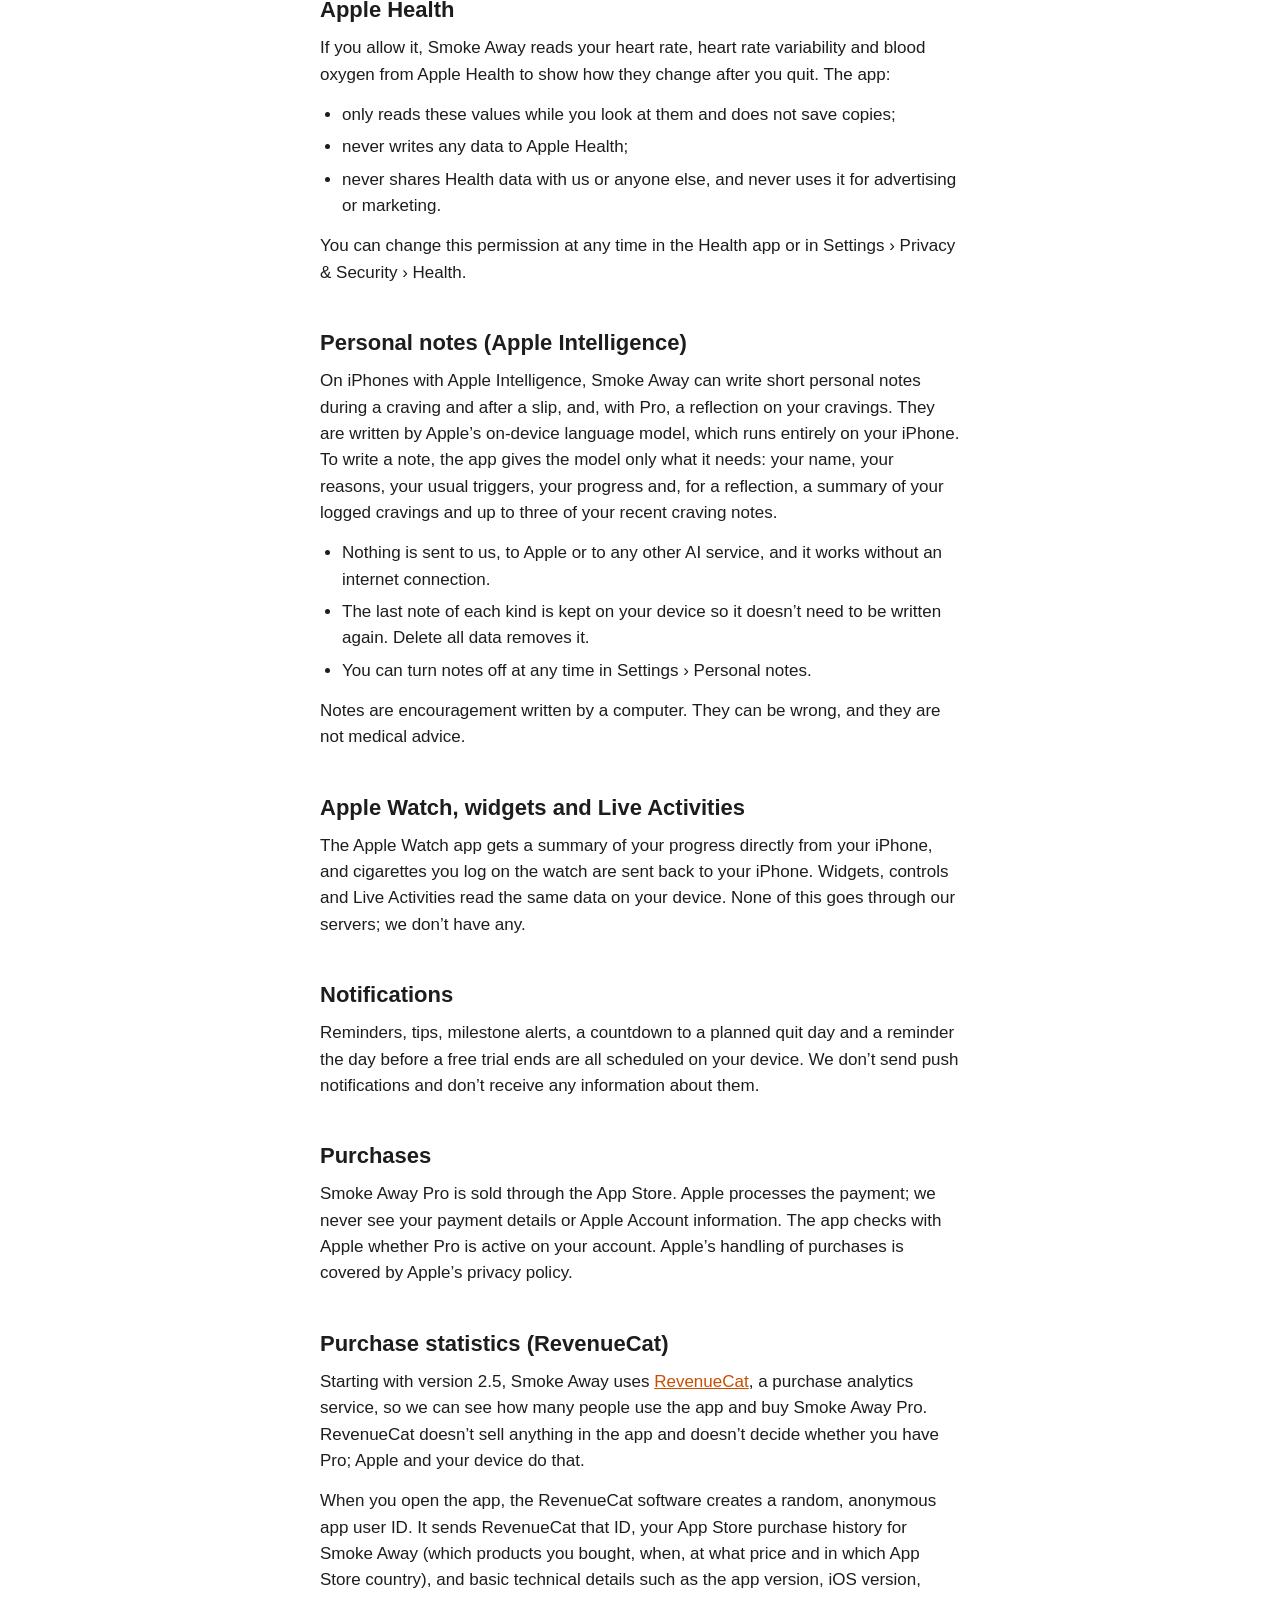
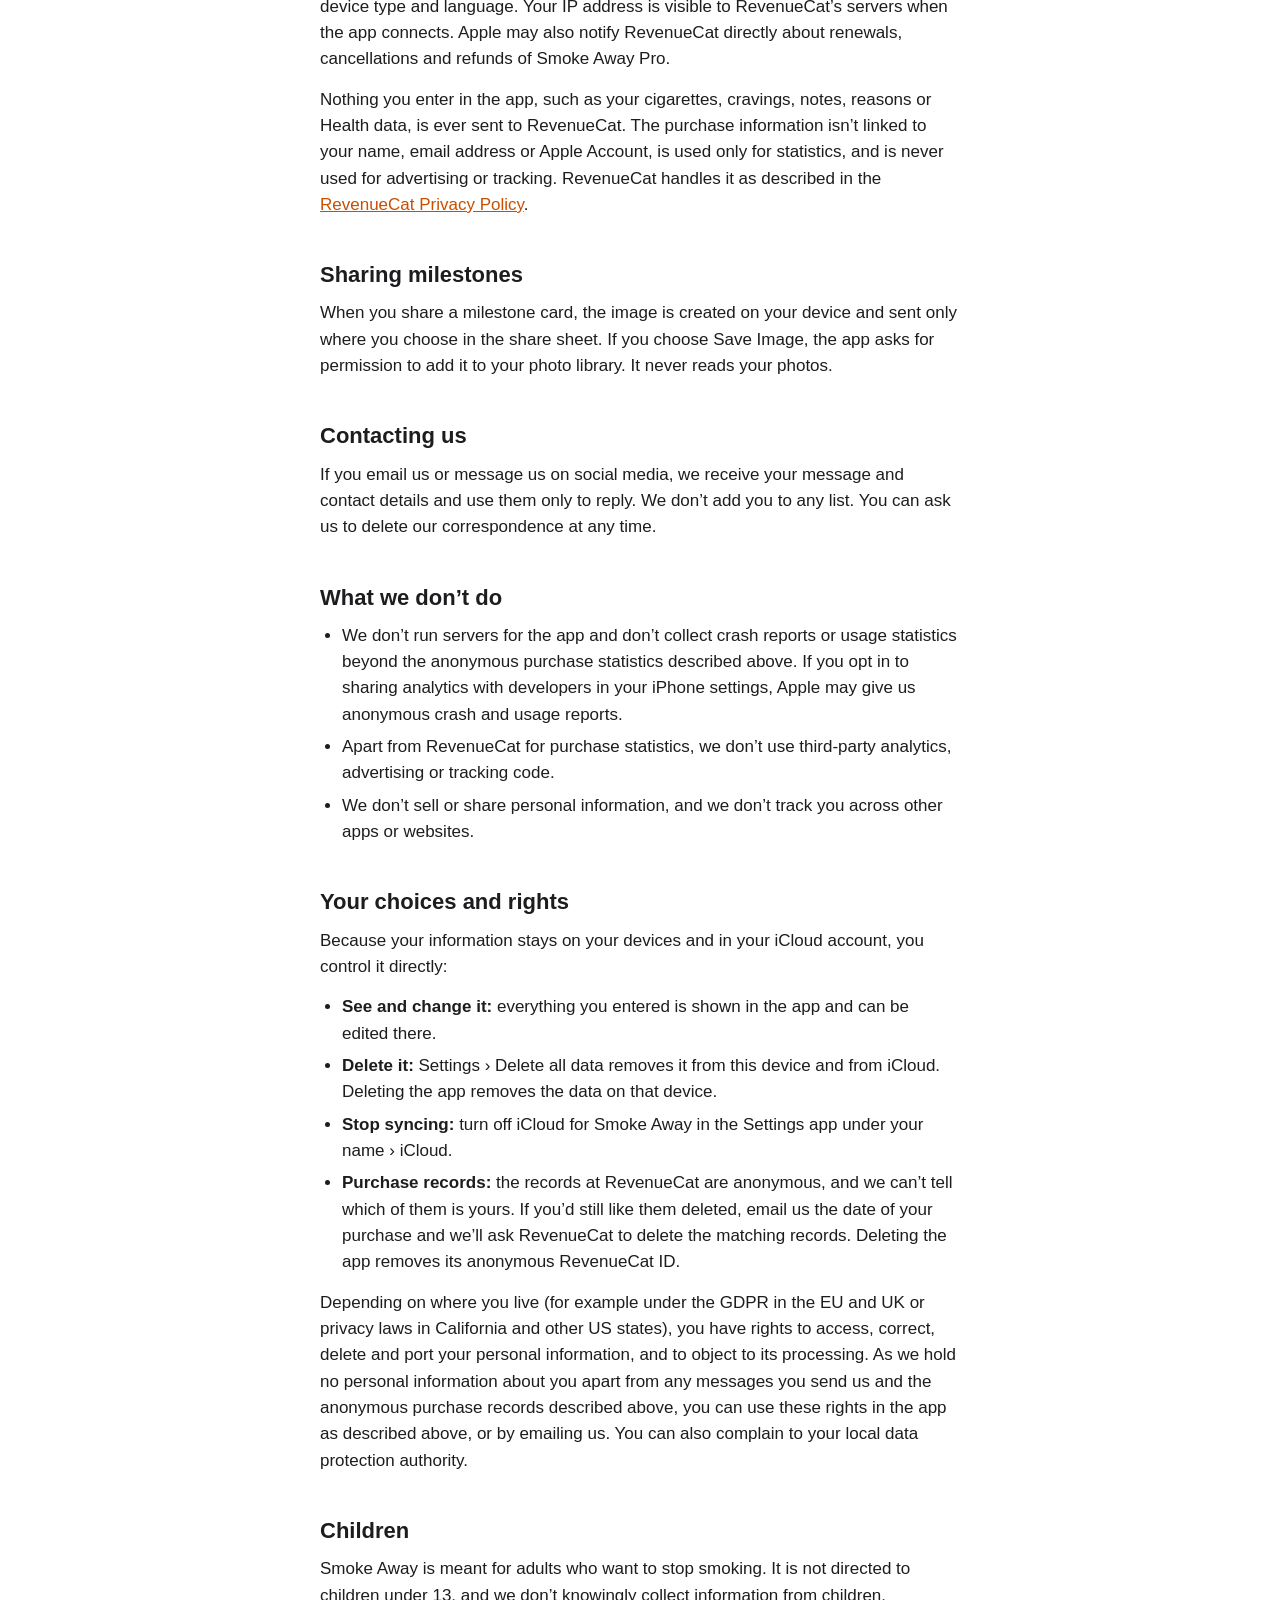
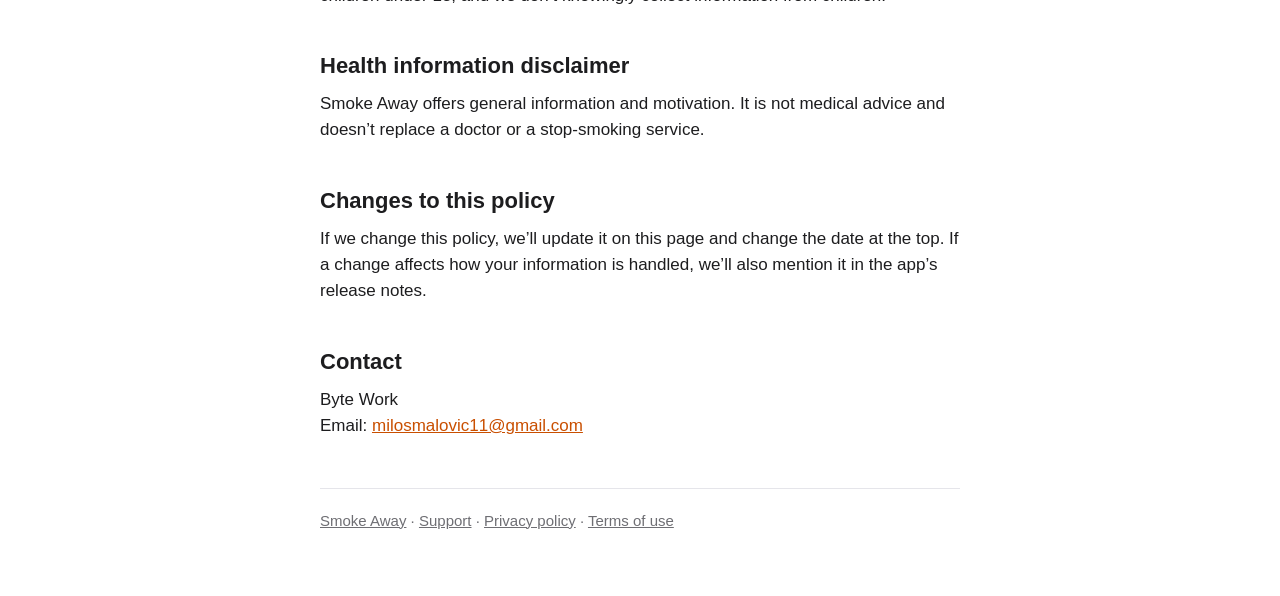
==== commit a5f14f12: "Add Ember, a phoenix that grows as you stay smoke-free (2.7) Ember is a Pro companion on Today with " ====
--- a/privacy.html
+++ b/privacy.html
@@ -15,7 +15,7 @@
   </header>
 
   <h1>Privacy policy</h1>
-  <p class="updated">Effective November 14, 2026</p>
+  <p class="updated">Effective November 20, 2026</p>
 
   <p>Smoke Away is a quit-smoking app for iPhone and Apple Watch made by Byte Work (“we”, “us”). This policy explains what information the app uses, where it is kept, and the choices you have.</p>
 
@@ -40,6 +40,7 @@
     <li>cigarettes you log each day;</li>
     <li>cravings you log, with their trigger, intensity, whether you smoked, and an optional note;</li>
     <li>your savings goal and cut-down plan, if you set them;</li>
+    <li>Ember’s progress: your evening check-ins, the daily goals you tick off and the days a slip shield covered;</li>
     <li>your settings, such as reminder times.</li>
   </ul>
   <p>The app uses these answers only to build your plan and to tailor the app to you, for example your reasons during a craving and reminders timed for your hardest part of the day. Your age range is never used for anything else, and none of it is used for advertising.</p>
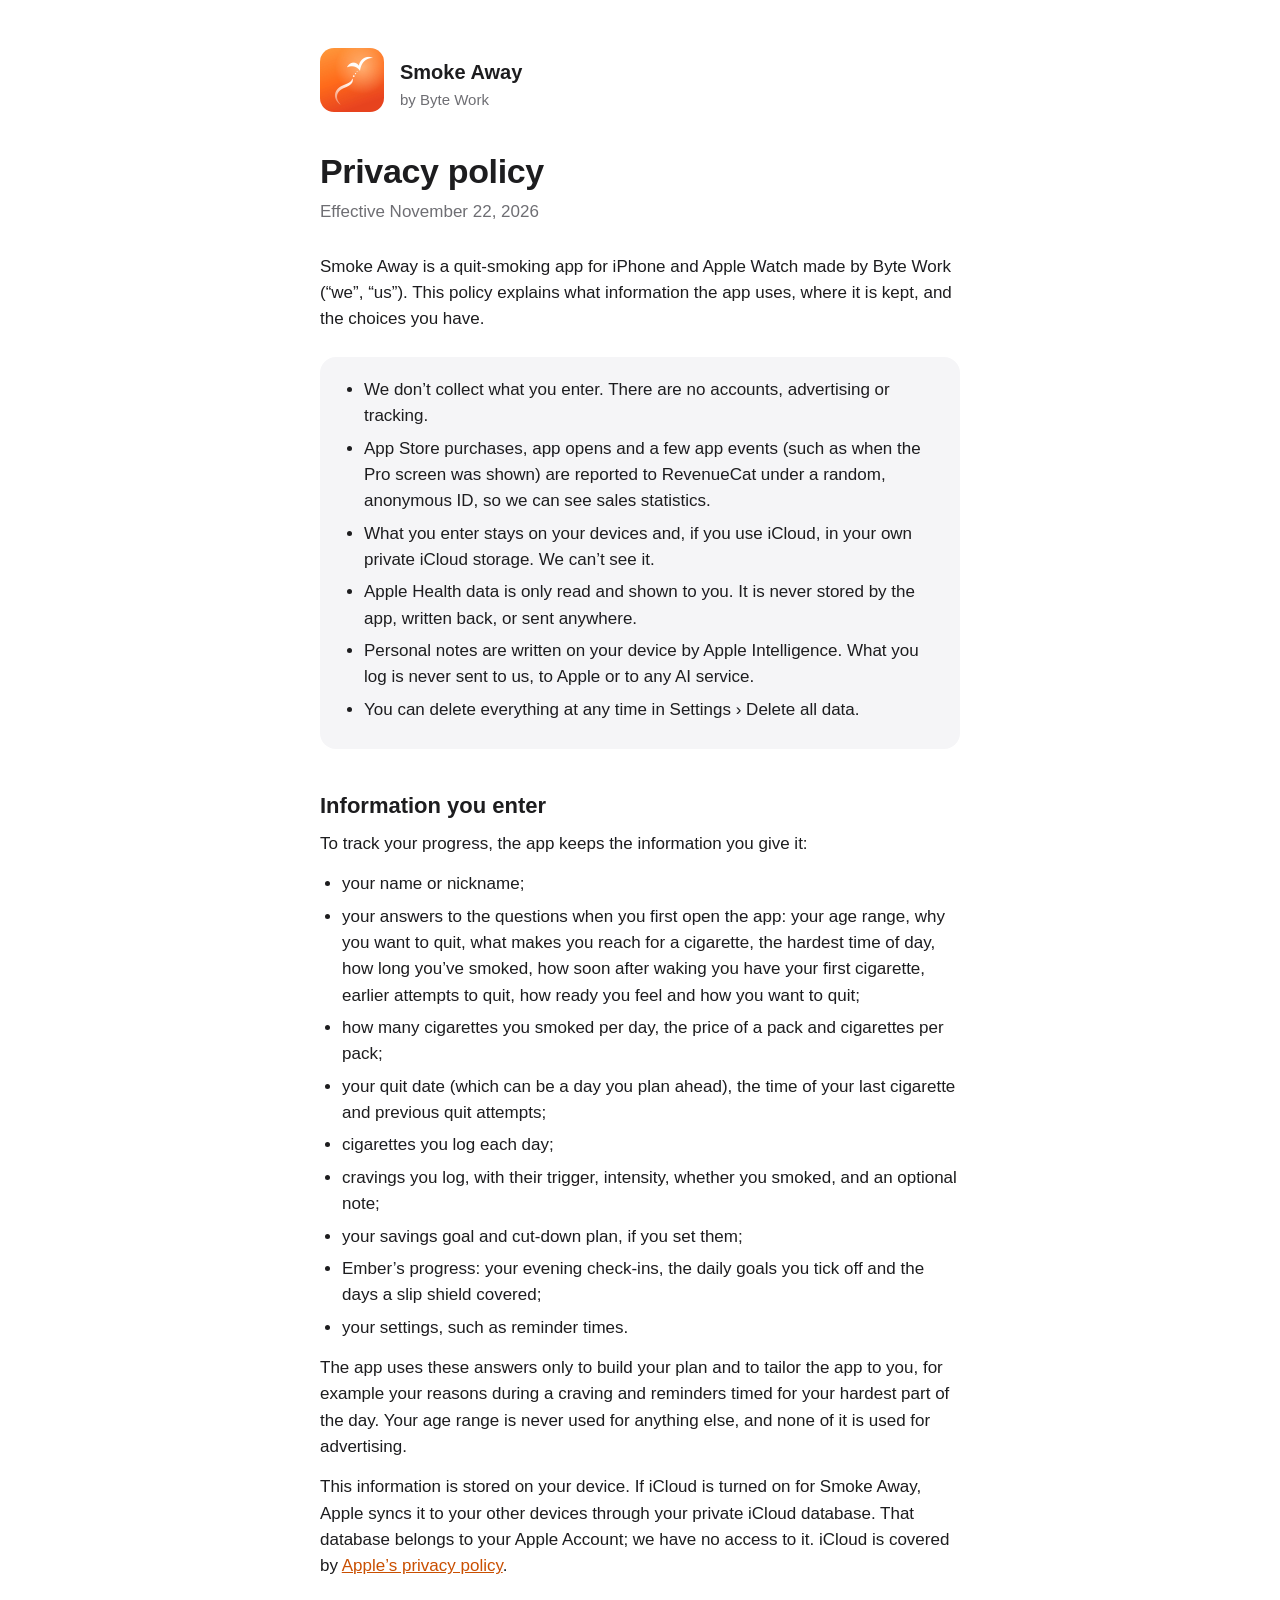
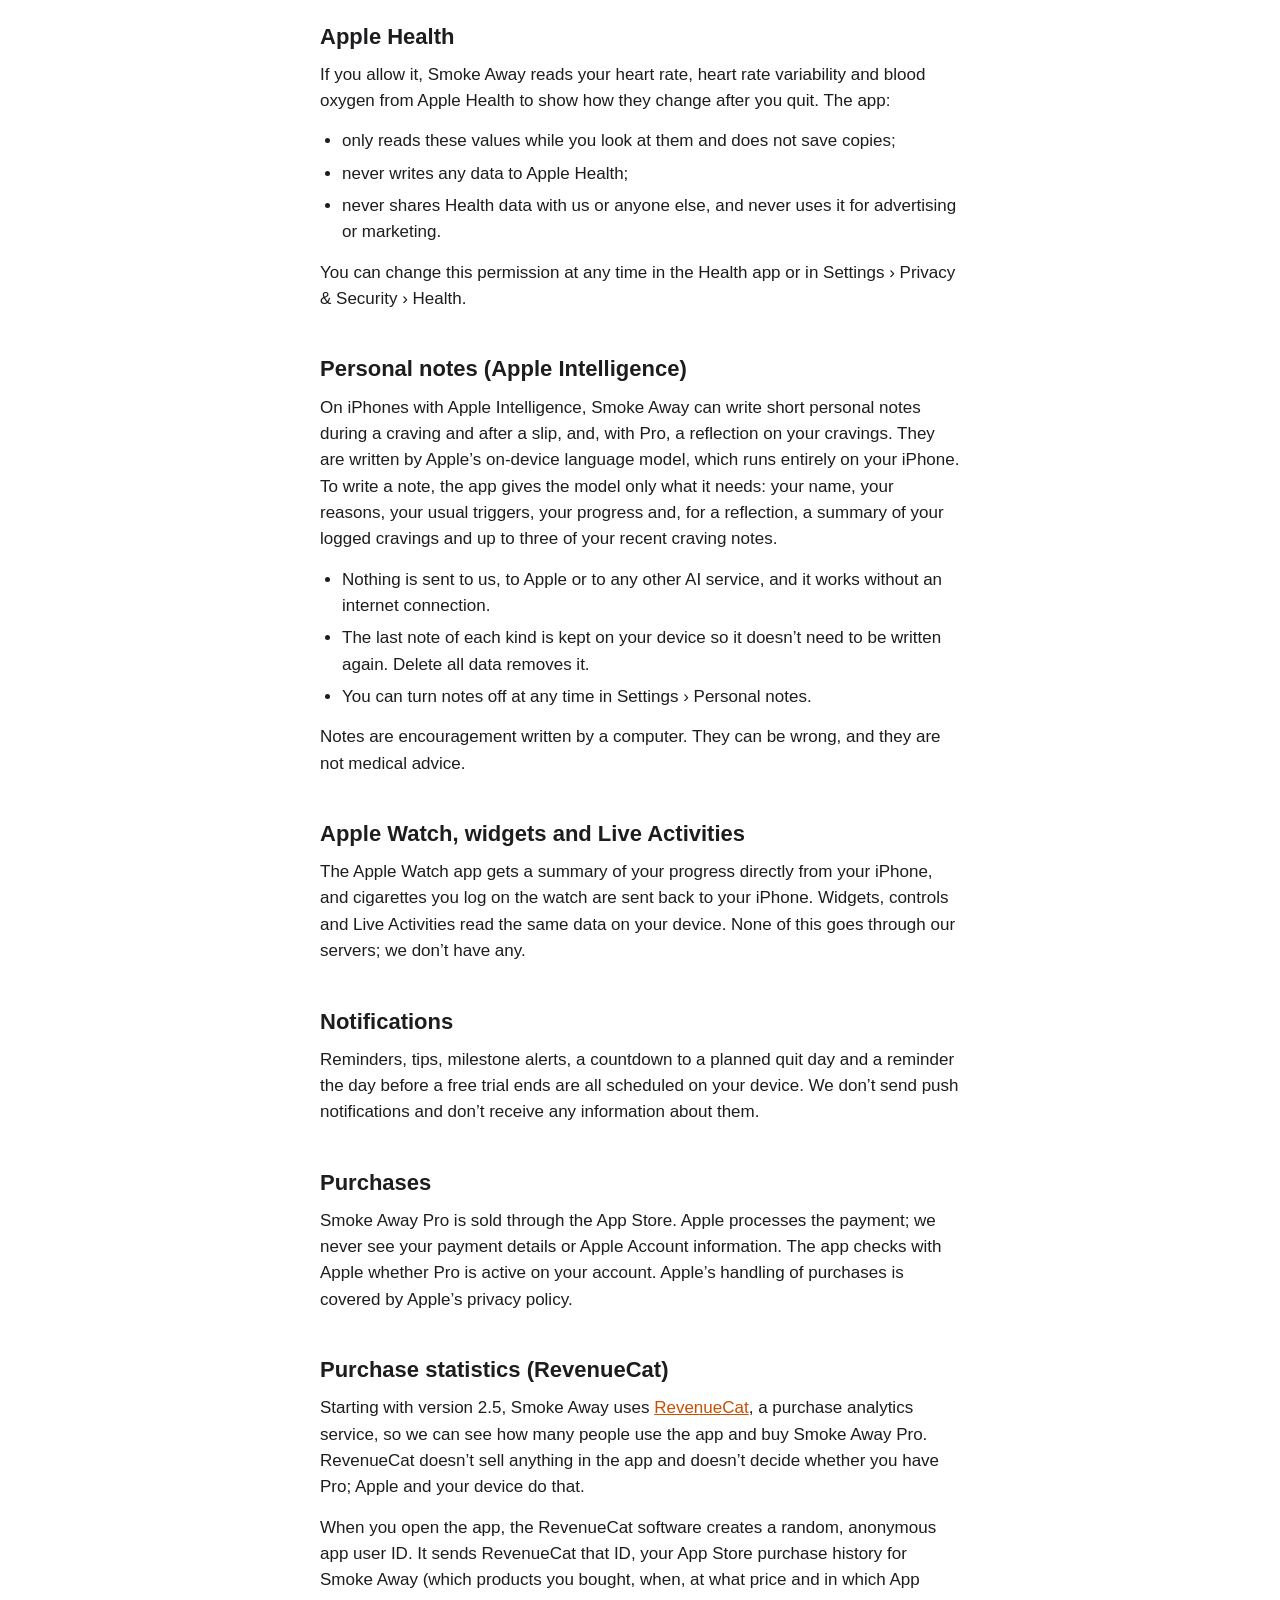
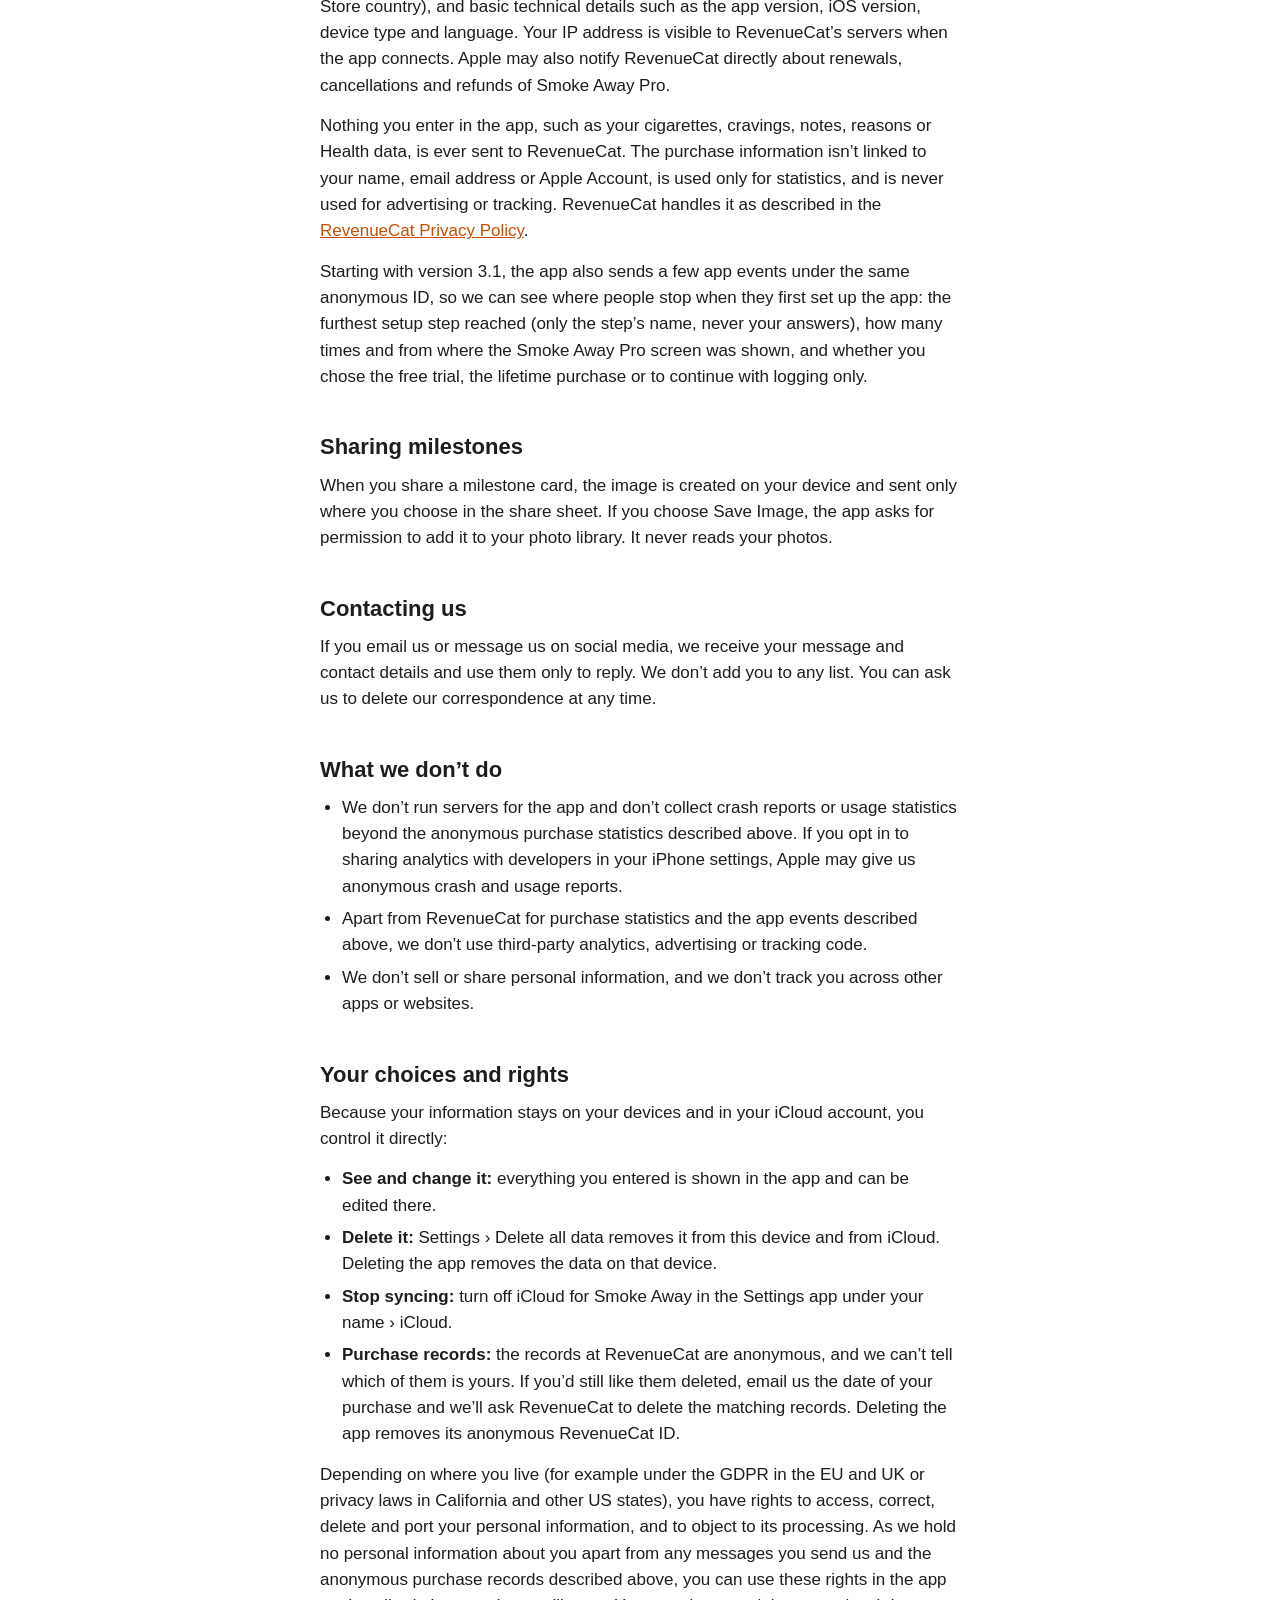
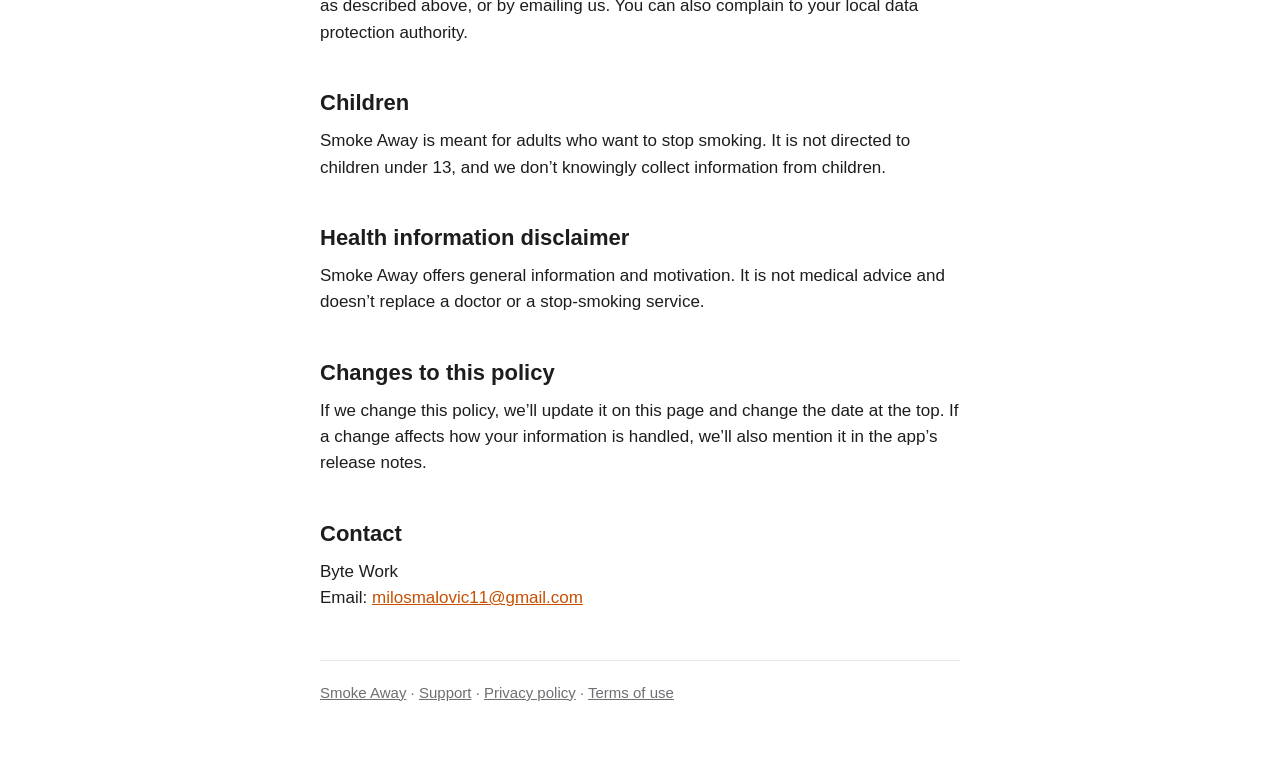
==== commit 3f41e8a0: "One trial-first paywall everywhere, second chances and funnel stats (3.1) - PaywallView replaces bot" ====
--- a/privacy.html
+++ b/privacy.html
@@ -15,14 +15,14 @@
   </header>
 
   <h1>Privacy policy</h1>
-  <p class="updated">Effective November 20, 2026</p>
+  <p class="updated">Effective November 22, 2026</p>
 
   <p>Smoke Away is a quit-smoking app for iPhone and Apple Watch made by Byte Work (“we”, “us”). This policy explains what information the app uses, where it is kept, and the choices you have.</p>
 
   <div class="summary">
     <ul>
       <li>We don’t collect what you enter. There are no accounts, advertising or tracking.</li>
-      <li>App Store purchases and app opens are reported to RevenueCat under a random, anonymous ID, so we can see sales statistics.</li>
+      <li>App Store purchases, app opens and a few app events (such as when the Pro screen was shown) are reported to RevenueCat under a random, anonymous ID, so we can see sales statistics.</li>
       <li>What you enter stays on your devices and, if you use iCloud, in your own private iCloud storage. We can’t see it.</li>
       <li>Apple Health data is only read and shown to you. It is never stored by the app, written back, or sent anywhere.</li>
       <li>Personal notes are written on your device by Apple Intelligence. What you log is never sent to us, to Apple or to any AI service.</li>
@@ -77,6 +77,7 @@
   <p>Starting with version 2.5, Smoke Away uses <a href="https://www.revenuecat.com">RevenueCat</a>, a purchase analytics service, so we can see how many people use the app and buy Smoke Away Pro. RevenueCat doesn’t sell anything in the app and doesn’t decide whether you have Pro; Apple and your device do that.</p>
   <p>When you open the app, the RevenueCat software creates a random, anonymous app user ID. It sends RevenueCat that ID, your App Store purchase history for Smoke Away (which products you bought, when, at what price and in which App Store country), and basic technical details such as the app version, iOS version, device type and language. Your IP address is visible to RevenueCat’s servers when the app connects. Apple may also notify RevenueCat directly about renewals, cancellations and refunds of Smoke Away Pro.</p>
   <p>Nothing you enter in the app, such as your cigarettes, cravings, notes, reasons or Health data, is ever sent to RevenueCat. The purchase information isn’t linked to your name, email address or Apple Account, is used only for statistics, and is never used for advertising or tracking. RevenueCat handles it as described in the <a href="https://www.revenuecat.com/privacy">RevenueCat Privacy Policy</a>.</p>
+  <p>Starting with version 3.1, the app also sends a few app events under the same anonymous ID, so we can see where people stop when they first set up the app: the furthest setup step reached (only the step’s name, never your answers), how many times and from where the Smoke Away Pro screen was shown, and whether you chose the free trial, the lifetime purchase or to continue with logging only.</p>
 
   <h2>Sharing milestones</h2>
   <p>When you share a milestone card, the image is created on your device and sent only where you choose in the share sheet. If you choose Save Image, the app asks for permission to add it to your photo library. It never reads your photos.</p>
@@ -87,7 +88,7 @@
   <h2>What we don’t do</h2>
   <ul>
     <li>We don’t run servers for the app and don’t collect crash reports or usage statistics beyond the anonymous purchase statistics described above. If you opt in to sharing analytics with developers in your iPhone settings, Apple may give us anonymous crash and usage reports.</li>
-    <li>Apart from RevenueCat for purchase statistics, we don’t use third-party analytics, advertising or tracking code.</li>
+    <li>Apart from RevenueCat for purchase statistics and the app events described above, we don’t use third-party analytics, advertising or tracking code.</li>
     <li>We don’t sell or share personal information, and we don’t track you across other apps or websites.</li>
   </ul>
 
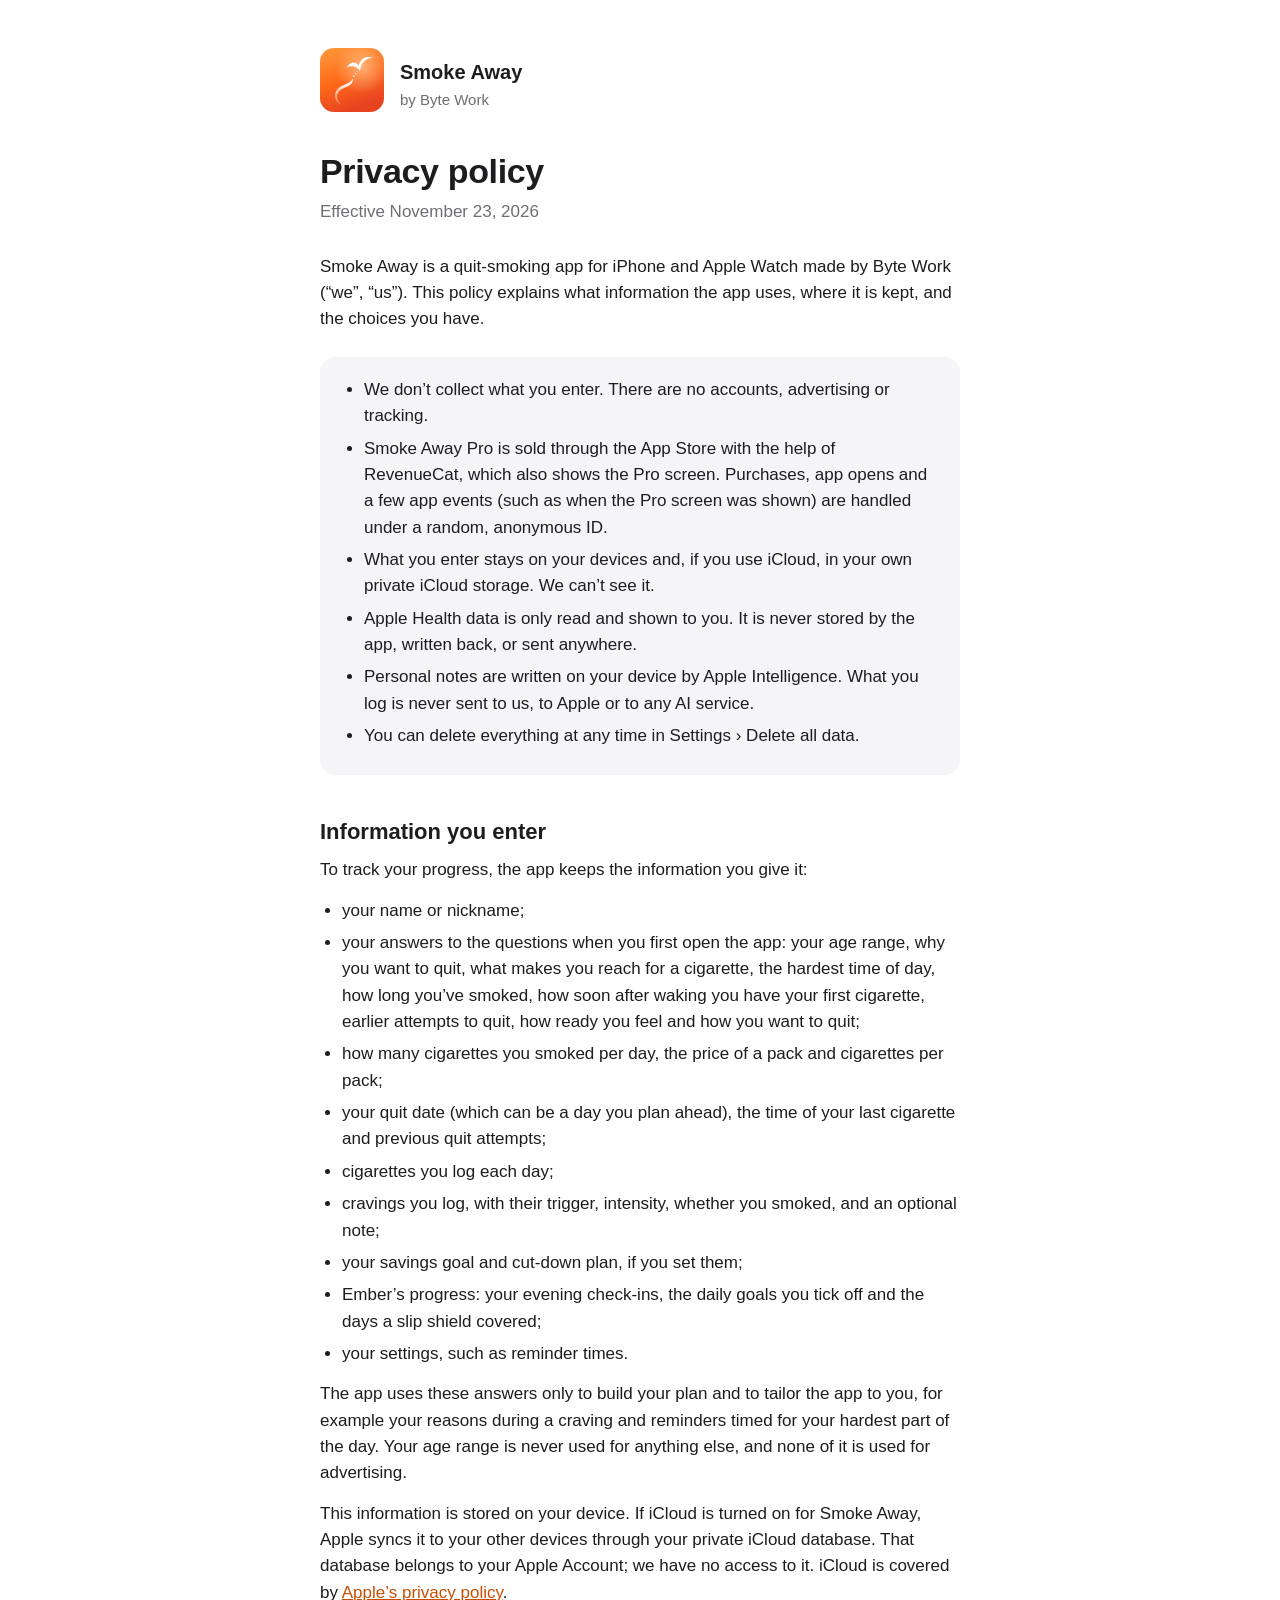
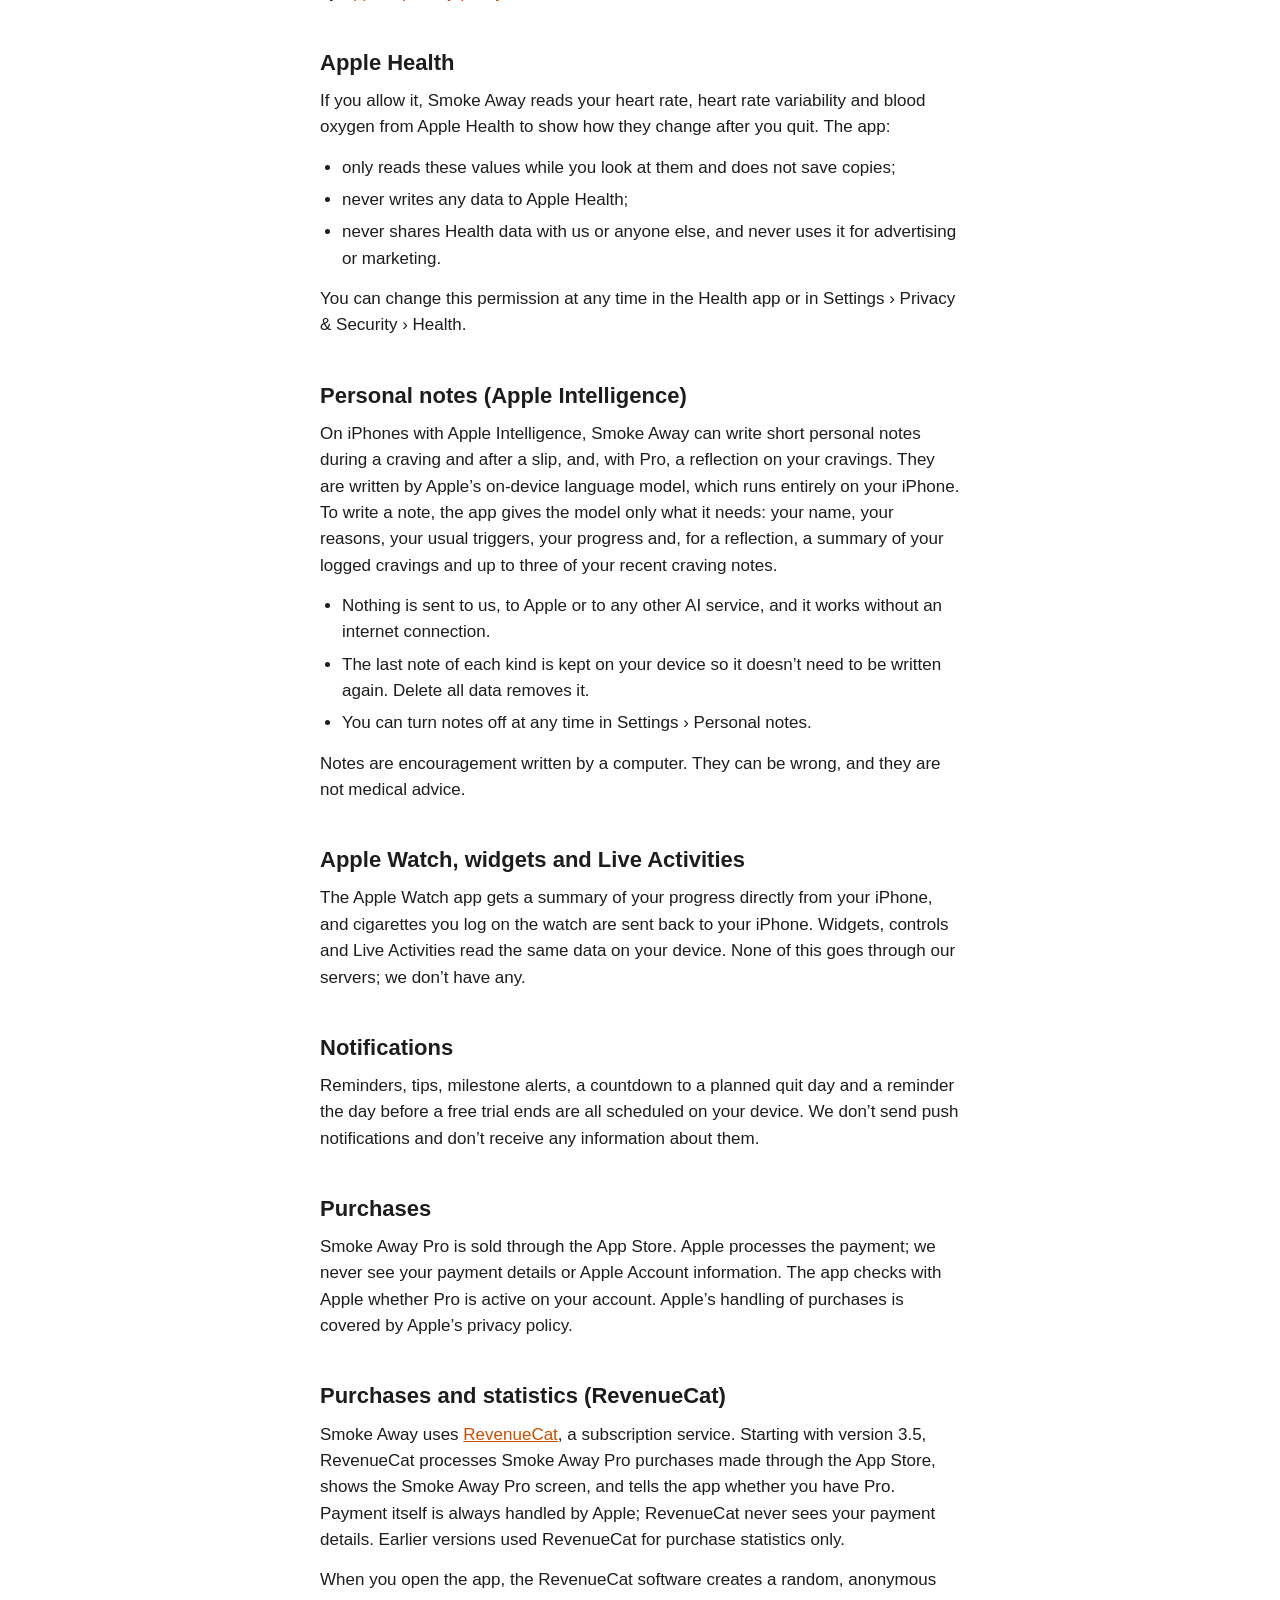
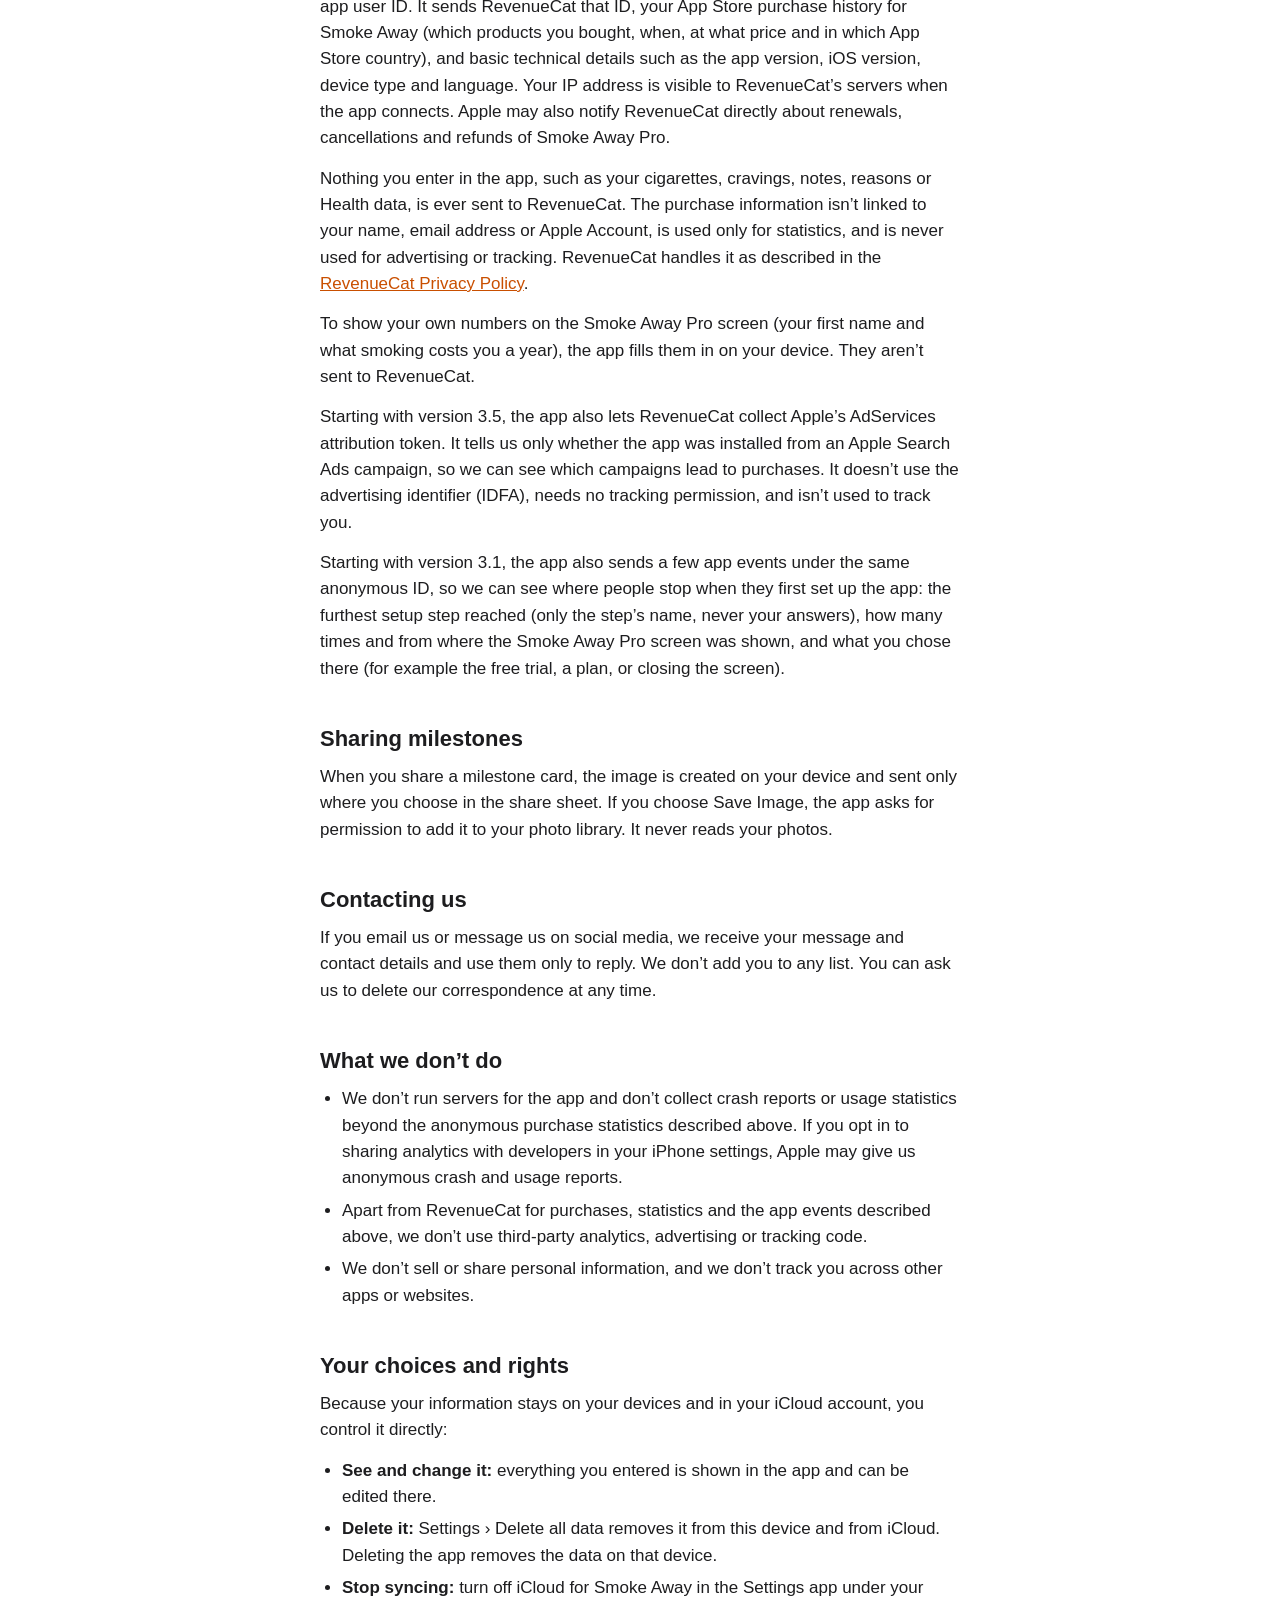
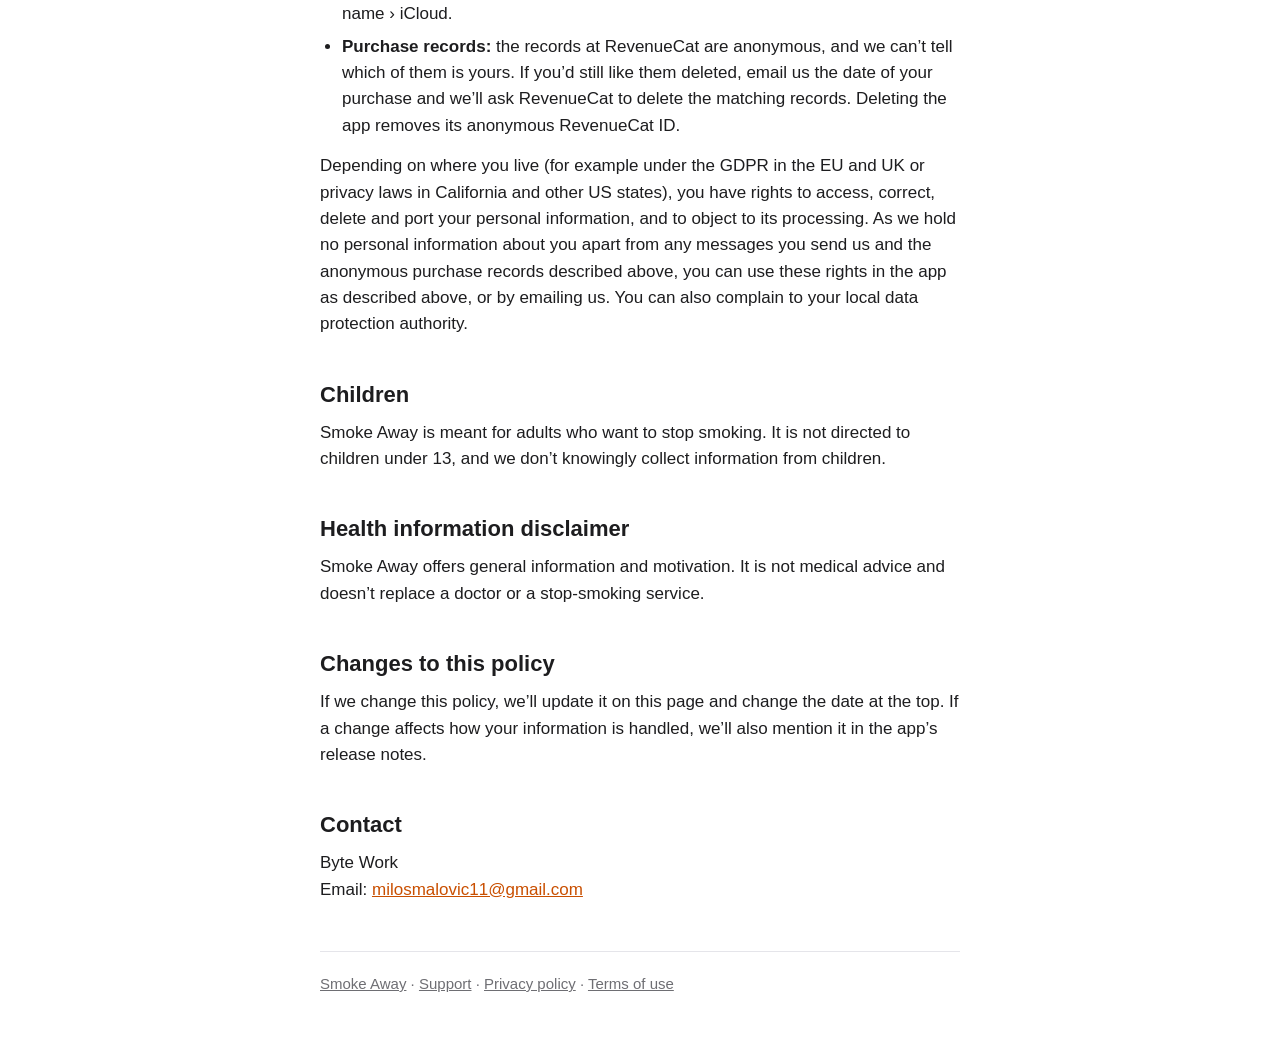
==== commit 231cc58e: "Hard paywall after onboarding with RevenueCat paywalls and a yearly plan (3.5) - RevenueCat now comp" ====
--- a/privacy.html
+++ b/privacy.html
@@ -15,14 +15,14 @@
   </header>
 
   <h1>Privacy policy</h1>
-  <p class="updated">Effective November 22, 2026</p>
+  <p class="updated">Effective November 23, 2026</p>
 
   <p>Smoke Away is a quit-smoking app for iPhone and Apple Watch made by Byte Work (“we”, “us”). This policy explains what information the app uses, where it is kept, and the choices you have.</p>
 
   <div class="summary">
     <ul>
       <li>We don’t collect what you enter. There are no accounts, advertising or tracking.</li>
-      <li>App Store purchases, app opens and a few app events (such as when the Pro screen was shown) are reported to RevenueCat under a random, anonymous ID, so we can see sales statistics.</li>
+      <li>Smoke Away Pro is sold through the App Store with the help of RevenueCat, which also shows the Pro screen. Purchases, app opens and a few app events (such as when the Pro screen was shown) are handled under a random, anonymous ID.</li>
       <li>What you enter stays on your devices and, if you use iCloud, in your own private iCloud storage. We can’t see it.</li>
       <li>Apple Health data is only read and shown to you. It is never stored by the app, written back, or sent anywhere.</li>
       <li>Personal notes are written on your device by Apple Intelligence. What you log is never sent to us, to Apple or to any AI service.</li>
@@ -73,11 +73,13 @@
   <h2>Purchases</h2>
   <p>Smoke Away Pro is sold through the App Store. Apple processes the payment; we never see your payment details or Apple Account information. The app checks with Apple whether Pro is active on your account. Apple’s handling of purchases is covered by Apple’s privacy policy.</p>
 
-  <h2>Purchase statistics (RevenueCat)</h2>
-  <p>Starting with version 2.5, Smoke Away uses <a href="https://www.revenuecat.com">RevenueCat</a>, a purchase analytics service, so we can see how many people use the app and buy Smoke Away Pro. RevenueCat doesn’t sell anything in the app and doesn’t decide whether you have Pro; Apple and your device do that.</p>
+  <h2>Purchases and statistics (RevenueCat)</h2>
+  <p>Smoke Away uses <a href="https://www.revenuecat.com">RevenueCat</a>, a subscription service. Starting with version 3.5, RevenueCat processes Smoke Away Pro purchases made through the App Store, shows the Smoke Away Pro screen, and tells the app whether you have Pro. Payment itself is always handled by Apple; RevenueCat never sees your payment details. Earlier versions used RevenueCat for purchase statistics only.</p>
   <p>When you open the app, the RevenueCat software creates a random, anonymous app user ID. It sends RevenueCat that ID, your App Store purchase history for Smoke Away (which products you bought, when, at what price and in which App Store country), and basic technical details such as the app version, iOS version, device type and language. Your IP address is visible to RevenueCat’s servers when the app connects. Apple may also notify RevenueCat directly about renewals, cancellations and refunds of Smoke Away Pro.</p>
   <p>Nothing you enter in the app, such as your cigarettes, cravings, notes, reasons or Health data, is ever sent to RevenueCat. The purchase information isn’t linked to your name, email address or Apple Account, is used only for statistics, and is never used for advertising or tracking. RevenueCat handles it as described in the <a href="https://www.revenuecat.com/privacy">RevenueCat Privacy Policy</a>.</p>
-  <p>Starting with version 3.1, the app also sends a few app events under the same anonymous ID, so we can see where people stop when they first set up the app: the furthest setup step reached (only the step’s name, never your answers), how many times and from where the Smoke Away Pro screen was shown, and whether you chose the free trial, the lifetime purchase or to continue with logging only.</p>
+  <p>To show your own numbers on the Smoke Away Pro screen (your first name and what smoking costs you a year), the app fills them in on your device. They aren’t sent to RevenueCat.</p>
+  <p>Starting with version 3.5, the app also lets RevenueCat collect Apple’s AdServices attribution token. It tells us only whether the app was installed from an Apple Search Ads campaign, so we can see which campaigns lead to purchases. It doesn’t use the advertising identifier (IDFA), needs no tracking permission, and isn’t used to track you.</p>
+  <p>Starting with version 3.1, the app also sends a few app events under the same anonymous ID, so we can see where people stop when they first set up the app: the furthest setup step reached (only the step’s name, never your answers), how many times and from where the Smoke Away Pro screen was shown, and what you chose there (for example the free trial, a plan, or closing the screen).</p>
 
   <h2>Sharing milestones</h2>
   <p>When you share a milestone card, the image is created on your device and sent only where you choose in the share sheet. If you choose Save Image, the app asks for permission to add it to your photo library. It never reads your photos.</p>
@@ -88,7 +90,7 @@
   <h2>What we don’t do</h2>
   <ul>
     <li>We don’t run servers for the app and don’t collect crash reports or usage statistics beyond the anonymous purchase statistics described above. If you opt in to sharing analytics with developers in your iPhone settings, Apple may give us anonymous crash and usage reports.</li>
-    <li>Apart from RevenueCat for purchase statistics and the app events described above, we don’t use third-party analytics, advertising or tracking code.</li>
+    <li>Apart from RevenueCat for purchases, statistics and the app events described above, we don’t use third-party analytics, advertising or tracking code.</li>
     <li>We don’t sell or share personal information, and we don’t track you across other apps or websites.</li>
   </ul>
 
